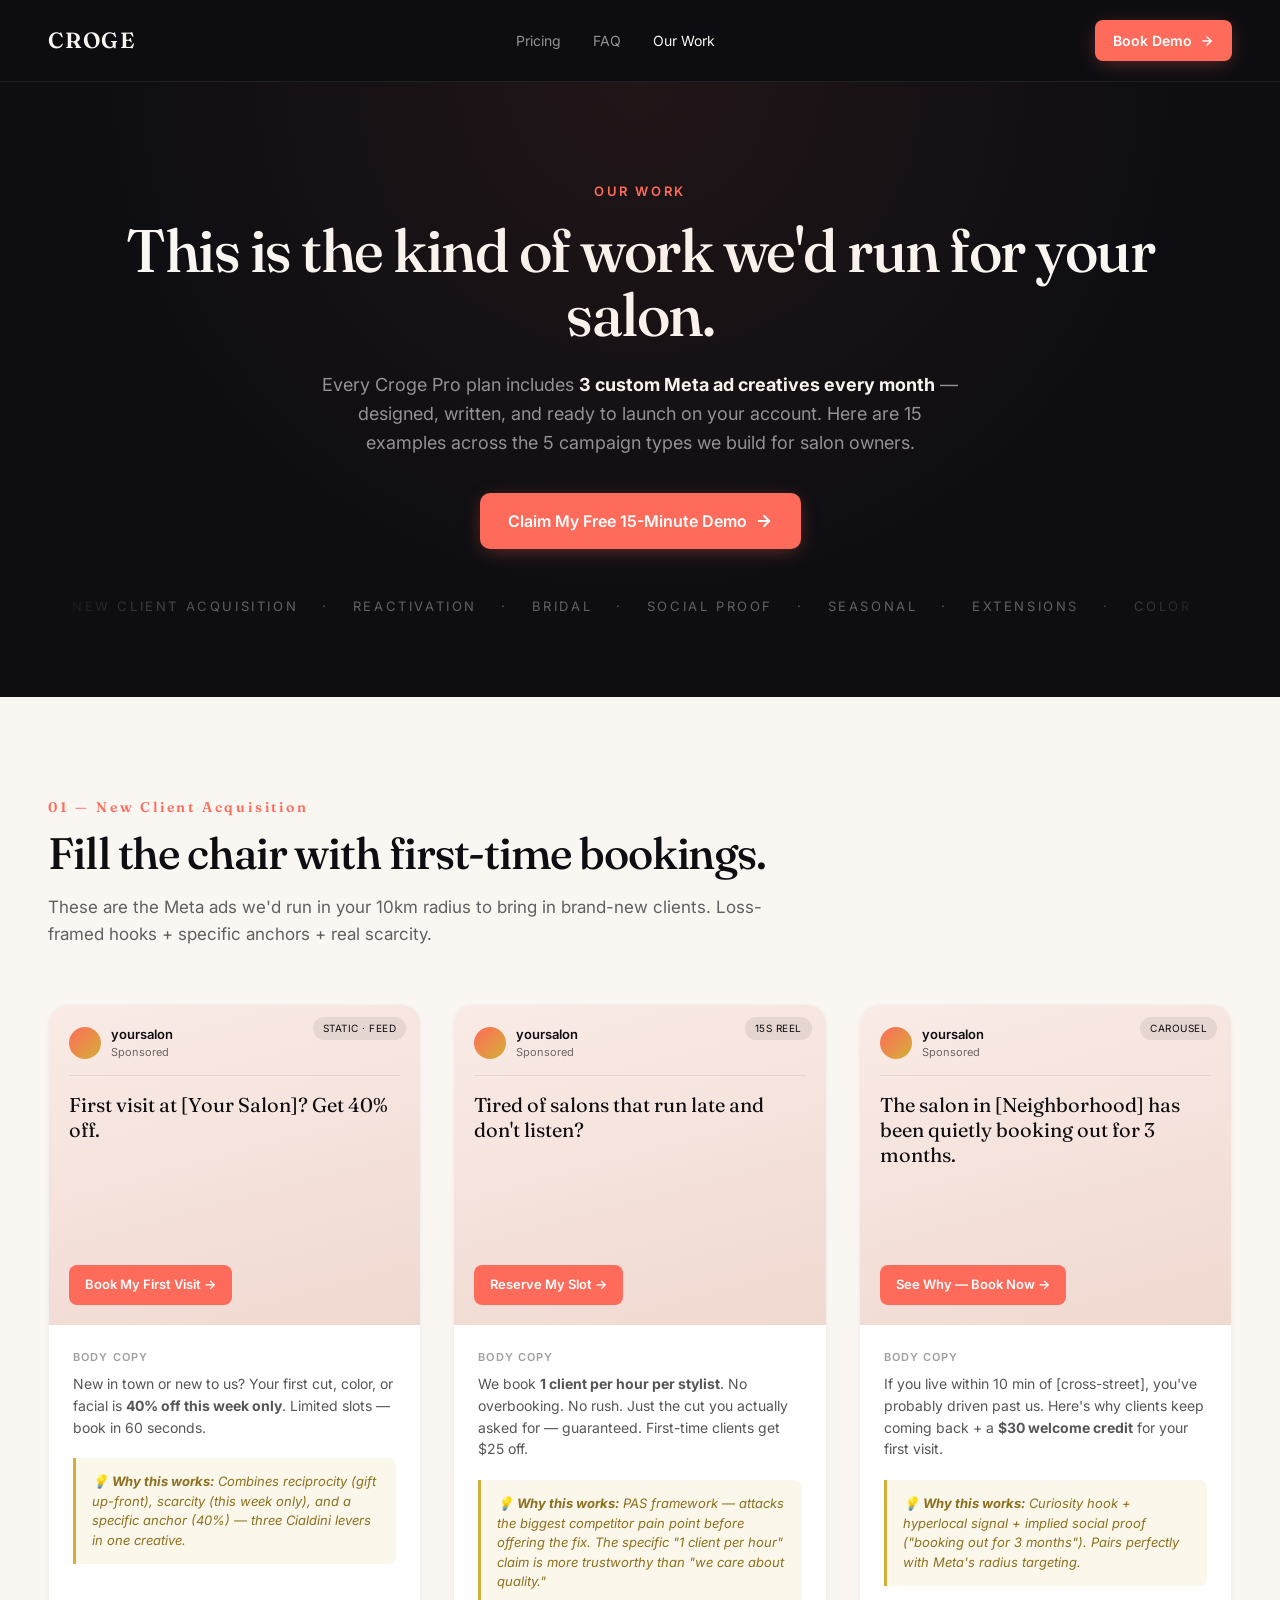
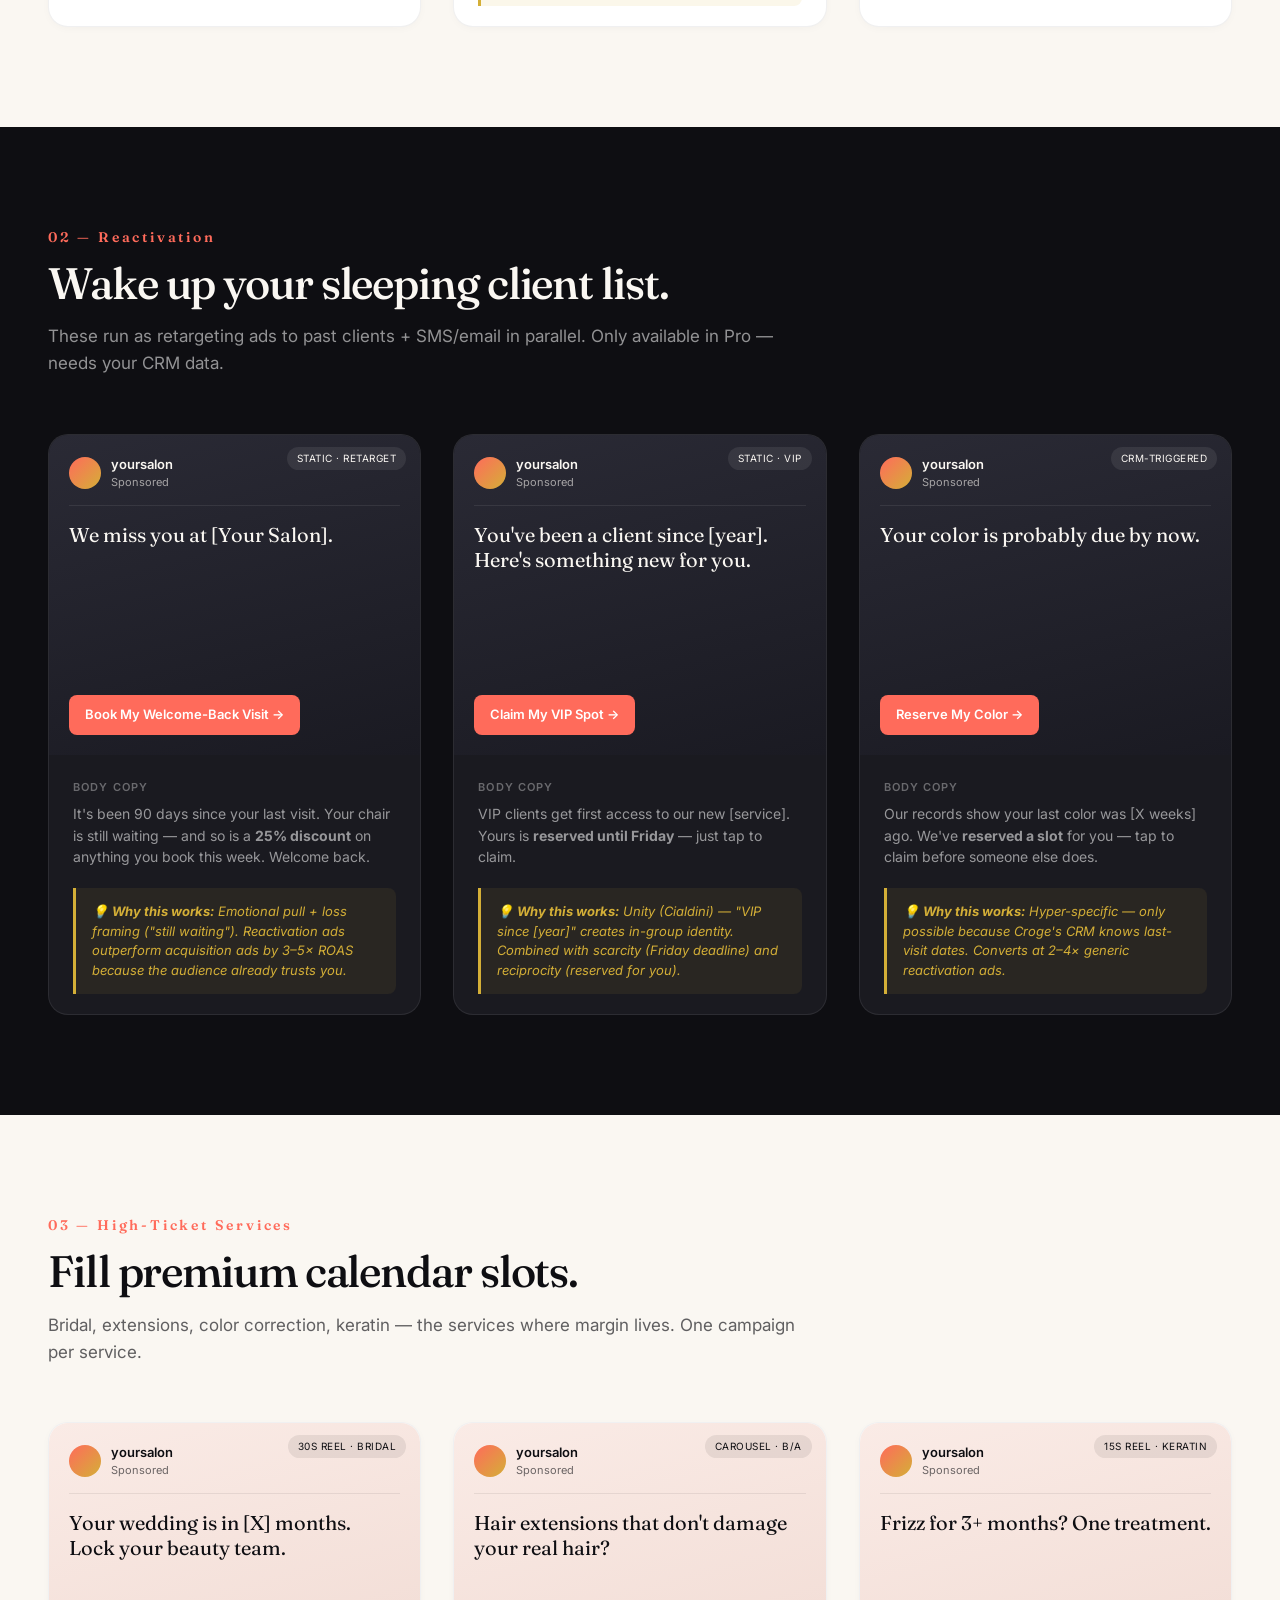
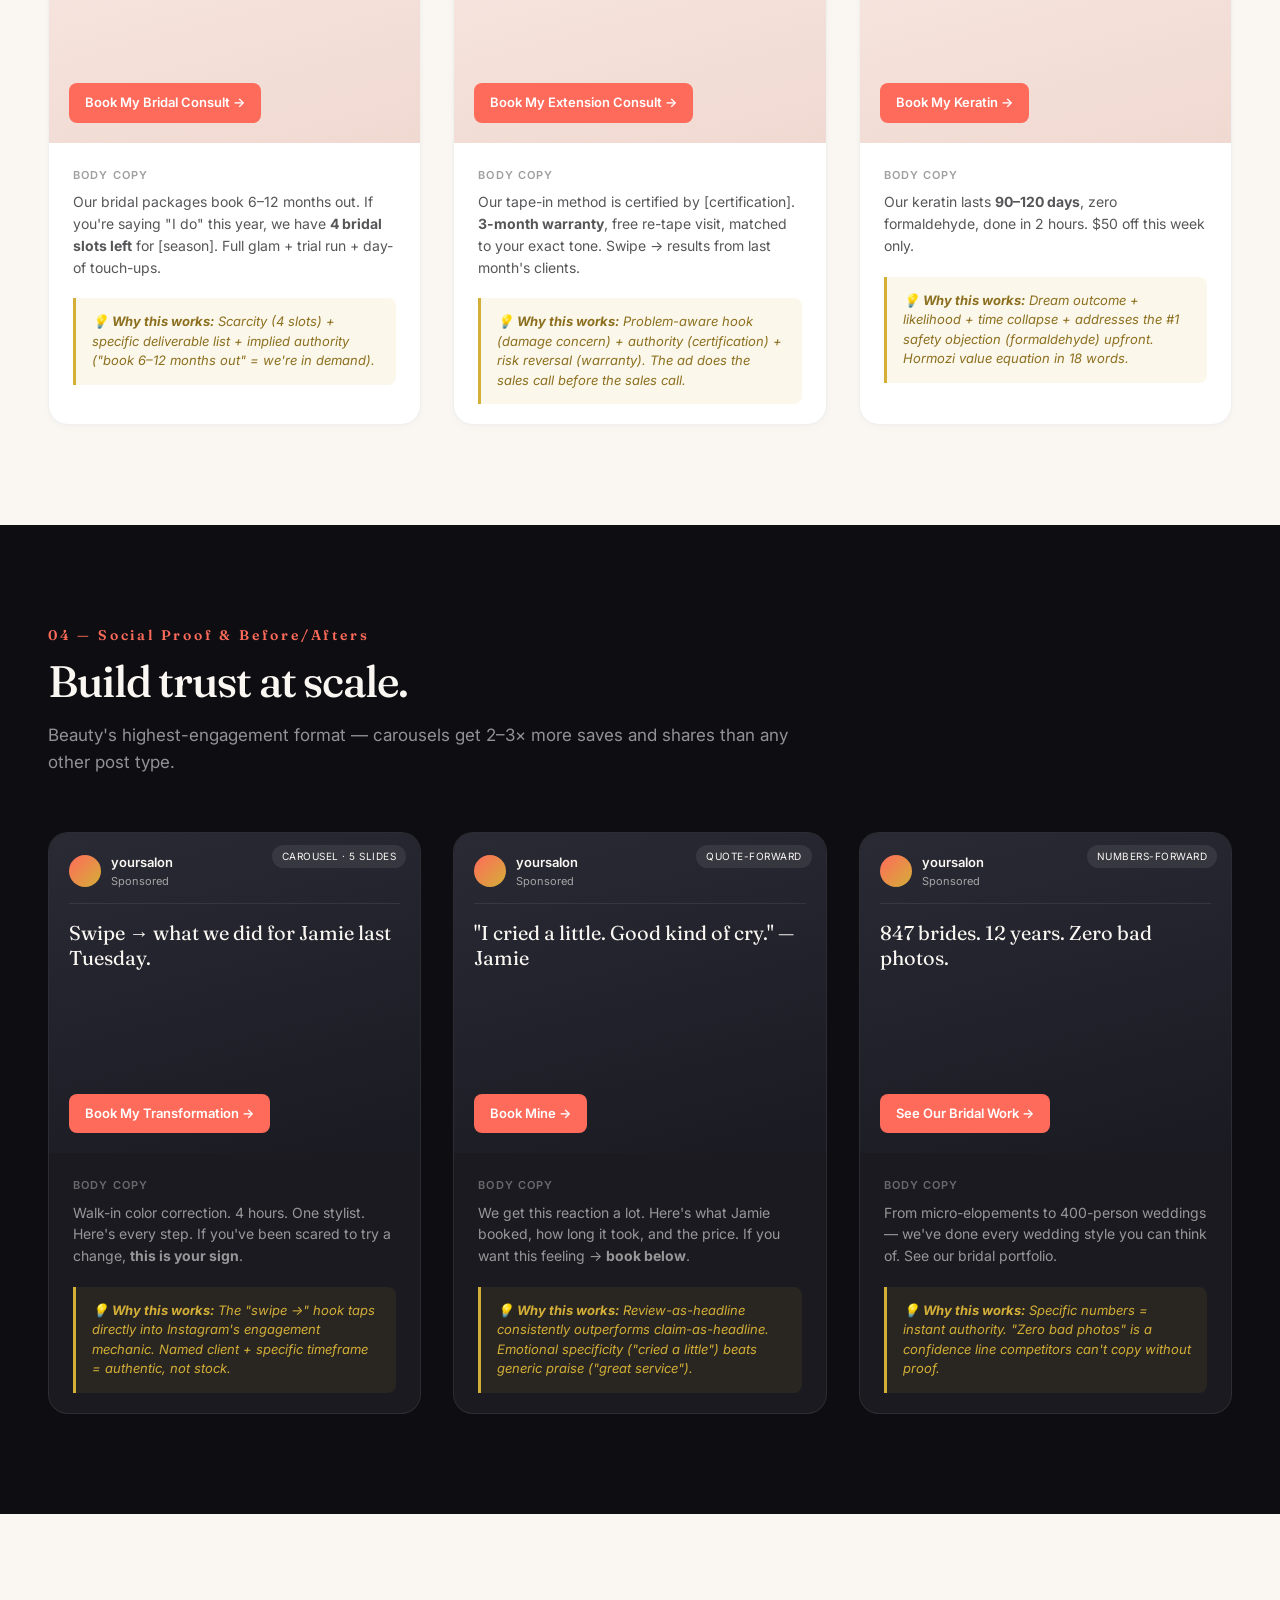
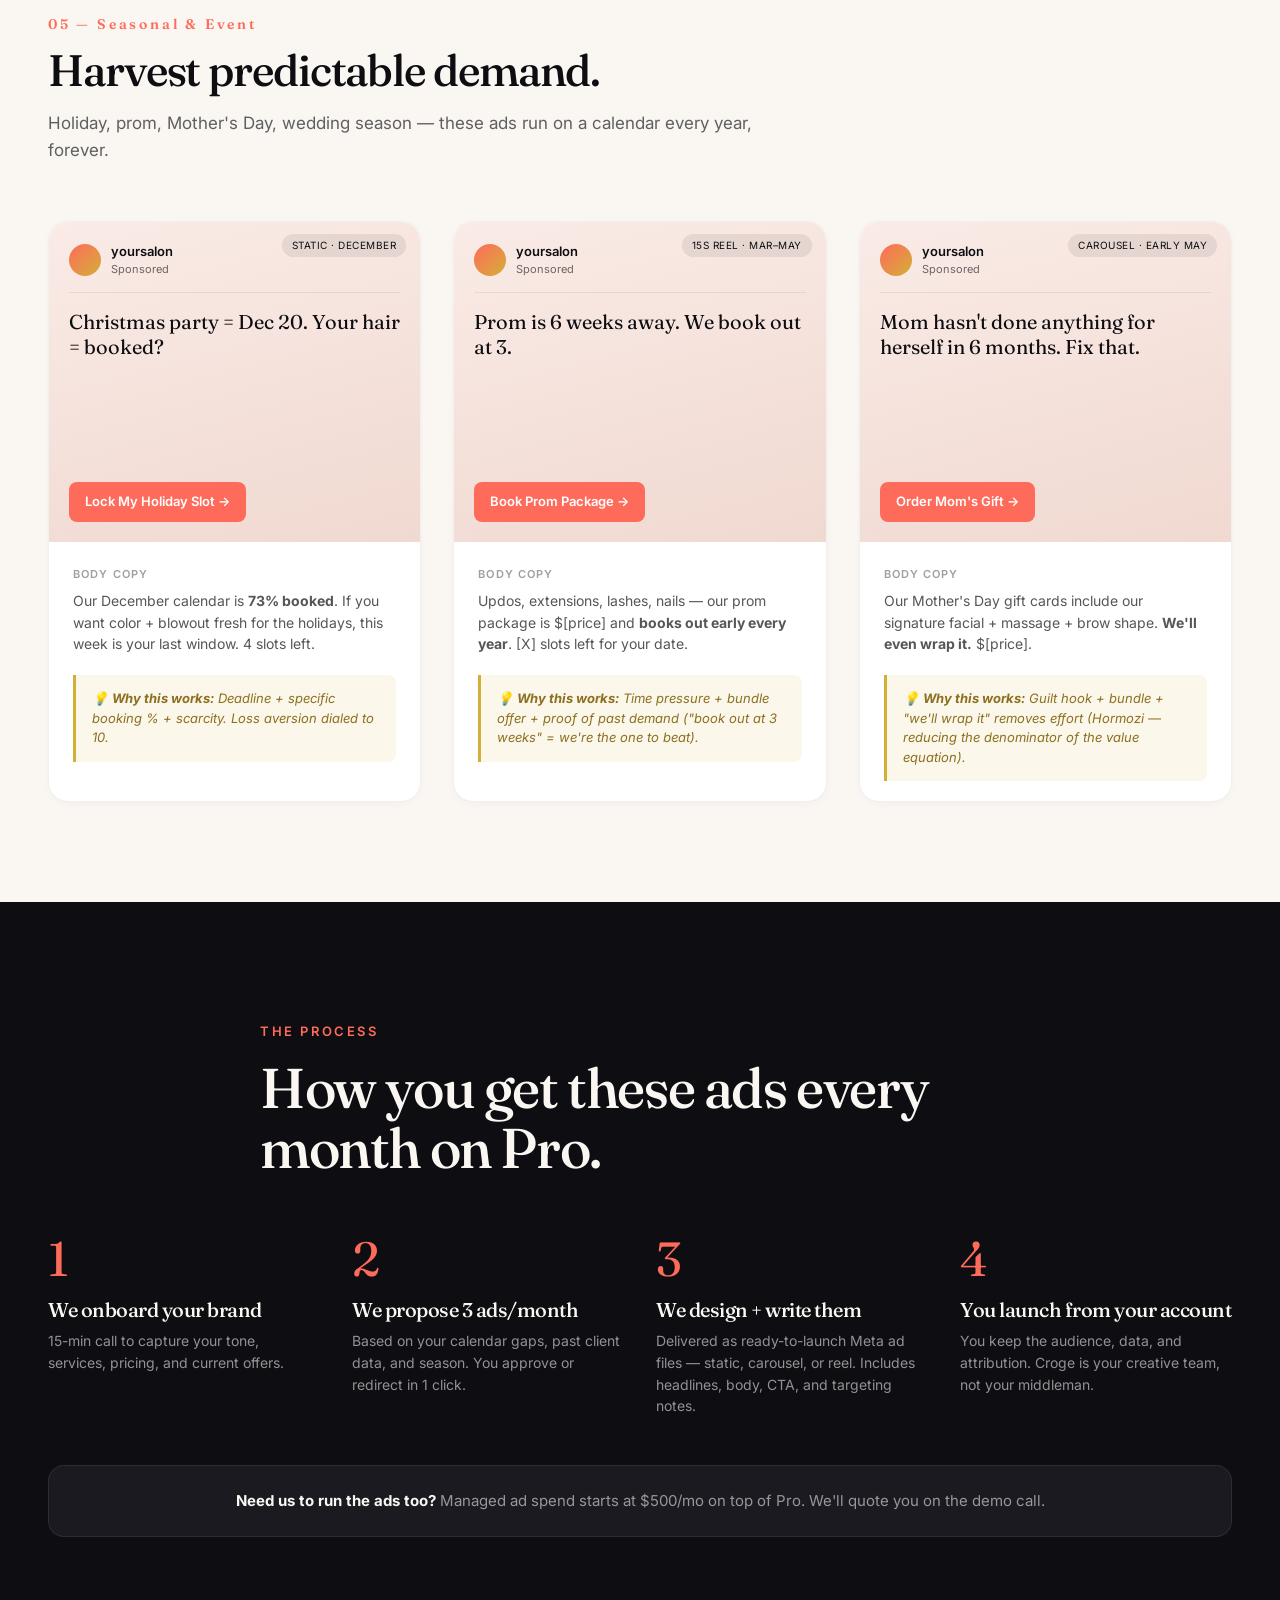
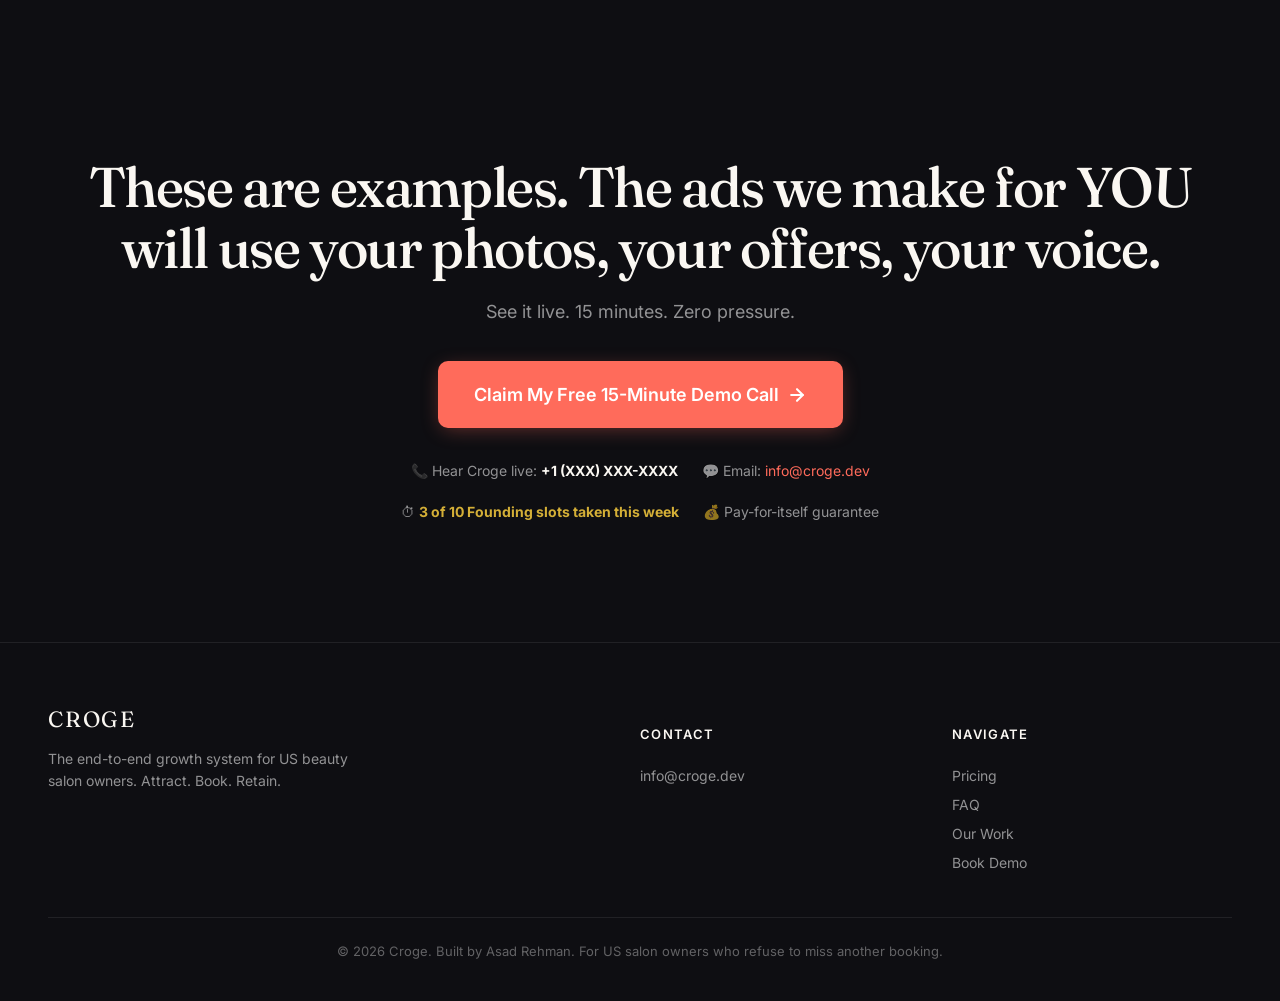
==== our-work.html @ b10e78aa "feat: initial Croge landing + ads portfolio" ====
<!DOCTYPE html>
<html lang="en">
<head>
  <meta charset="UTF-8" />
  <meta name="viewport" content="width=device-width, initial-scale=1.0" />
  <meta name="theme-color" content="#0E0E12" />
  <title>Our Work — Croge | The Meta Ads We'd Run For Your Salon</title>
  <meta name="description" content="15 examples of the Meta ads Croge builds for salon owners — new client acquisition, reactivation, bridal, before/afters, seasonal. Included every month with Croge Pro." />
  <meta property="og:title" content="Our Work — Croge" />
  <meta property="og:description" content="See the kind of Meta ads Croge builds for salon owners. Included every month with Pro." />

  <link rel="preconnect" href="https://fonts.googleapis.com" />
  <link rel="preconnect" href="https://fonts.gstatic.com" crossorigin />
  <link href="https://fonts.googleapis.com/css2?family=Fraunces:opsz,wght@9..144,400;9..144,500;9..144,600&family=Inter:wght@400;500;600;700&display=swap" rel="stylesheet" />
  <link rel="stylesheet" href="style.css" />
</head>
<body>

<!-- ============ NAV ============ -->
<nav class="nav">
  <div class="nav-inner">
    <a href="index.html" class="nav-logo">CROGE</a>
    <div class="nav-links">
      <a href="index.html#pricing">Pricing</a>
      <a href="index.html#faq">FAQ</a>
      <a href="our-work.html" class="active">Our Work</a>
    </div>
    <a href="index.html#demo" class="btn-primary btn-sm">
      Book Demo
      <svg width="14" height="14" viewBox="0 0 24 24" fill="none" stroke="currentColor" stroke-width="2.5" stroke-linecap="round" stroke-linejoin="round"><line x1="5" y1="12" x2="19" y2="12"></line><polyline points="12 5 19 12 12 19"></polyline></svg>
    </a>
  </div>
</nav>

<!-- ============ HERO ============ -->
<section class="work-hero">
  <div class="container">
    <div class="section-eyebrow">Our Work</div>
    <h1 class="serif">This is the kind of work we'd run for your salon.</h1>
    <p>Every Croge Pro plan includes <strong style="color: var(--cream);">3 custom Meta ad creatives every month</strong> — designed, written, and ready to launch on your account. Here are 15 examples across the 5 campaign types we build for salon owners.</p>
    <a href="index.html#demo" class="btn-primary">
      Claim My Free 15-Minute Demo
      <svg width="18" height="18" viewBox="0 0 24 24" fill="none" stroke="currentColor" stroke-width="2.5" stroke-linecap="round" stroke-linejoin="round"><line x1="5" y1="12" x2="19" y2="12"></line><polyline points="12 5 19 12 12 19"></polyline></svg>
    </a>
    <div class="marquee">
      <div class="marquee-track">
        <span>New Client Acquisition</span>·<span>Reactivation</span>·<span>Bridal</span>·<span>Social Proof</span>·<span>Seasonal</span>·<span>Extensions</span>·<span>Color</span>·<span>Keratin</span>·<span>Holiday</span>·<span>Prom</span>·<span>Mother's Day</span>·<span>Before &amp; After</span>·
        <span>New Client Acquisition</span>·<span>Reactivation</span>·<span>Bridal</span>·<span>Social Proof</span>·<span>Seasonal</span>·<span>Extensions</span>·<span>Color</span>·<span>Keratin</span>·<span>Holiday</span>·<span>Prom</span>·<span>Mother's Day</span>·<span>Before &amp; After</span>·
      </div>
    </div>
  </div>
</section>

<!-- ============ CATEGORY 1 — NEW CLIENT ACQUISITION ============ -->
<section class="cat-section band-cream">
  <div class="container">
    <div class="cat-header">
      <div class="cat-num">01 — New Client Acquisition</div>
      <h2 class="cat-title serif">Fill the chair with first-time bookings.</h2>
      <p class="cat-goal">These are the Meta ads we'd run in your 10km radius to bring in brand-new clients. Loss-framed hooks + specific anchors + real scarcity.</p>
    </div>

    <div class="ad-grid">
      <!-- Ad 1.1 -->
      <article class="ad-card">
        <div class="ad-mock">
          <div class="ad-mock-type">Static · Feed</div>
          <div class="ad-mock-header">
            <div class="ad-mock-avatar"></div>
            <div>
              <div class="ad-mock-brand">yoursalon</div>
              <div class="ad-mock-sub">Sponsored</div>
            </div>
          </div>
          <div class="ad-mock-hook">First visit at [Your Salon]? Get 40% off.</div>
          <div class="ad-mock-cta">Book My First Visit →</div>
        </div>
        <div class="ad-body">
          <div class="ad-label">Body copy</div>
          <p class="ad-copy">New in town or new to us? Your first cut, color, or facial is <strong>40% off this week only</strong>. Limited slots — book in 60 seconds.</p>
          <div class="ad-why">💡 <strong>Why this works:</strong> Combines reciprocity (gift up-front), scarcity (this week only), and a specific anchor (40%) — three Cialdini levers in one creative.</div>
        </div>
      </article>

      <!-- Ad 1.2 -->
      <article class="ad-card">
        <div class="ad-mock">
          <div class="ad-mock-type">15s Reel</div>
          <div class="ad-mock-header">
            <div class="ad-mock-avatar"></div>
            <div>
              <div class="ad-mock-brand">yoursalon</div>
              <div class="ad-mock-sub">Sponsored</div>
            </div>
          </div>
          <div class="ad-mock-hook">Tired of salons that run late and don't listen?</div>
          <div class="ad-mock-cta">Reserve My Slot →</div>
        </div>
        <div class="ad-body">
          <div class="ad-label">Body copy</div>
          <p class="ad-copy">We book <strong>1 client per hour per stylist</strong>. No overbooking. No rush. Just the cut you actually asked for — guaranteed. First-time clients get $25 off.</p>
          <div class="ad-why">💡 <strong>Why this works:</strong> PAS framework — attacks the biggest competitor pain point before offering the fix. The specific "1 client per hour" claim is more trustworthy than "we care about quality."</div>
        </div>
      </article>

      <!-- Ad 1.3 -->
      <article class="ad-card">
        <div class="ad-mock">
          <div class="ad-mock-type">Carousel</div>
          <div class="ad-mock-header">
            <div class="ad-mock-avatar"></div>
            <div>
              <div class="ad-mock-brand">yoursalon</div>
              <div class="ad-mock-sub">Sponsored</div>
            </div>
          </div>
          <div class="ad-mock-hook">The salon in [Neighborhood] has been quietly booking out for 3 months.</div>
          <div class="ad-mock-cta">See Why — Book Now →</div>
        </div>
        <div class="ad-body">
          <div class="ad-label">Body copy</div>
          <p class="ad-copy">If you live within 10 min of [cross-street], you've probably driven past us. Here's why clients keep coming back + a <strong>$30 welcome credit</strong> for your first visit.</p>
          <div class="ad-why">💡 <strong>Why this works:</strong> Curiosity hook + hyperlocal signal + implied social proof ("booking out for 3 months"). Pairs perfectly with Meta's radius targeting.</div>
        </div>
      </article>
    </div>
  </div>
</section>

<!-- ============ CATEGORY 2 — REACTIVATION ============ -->
<section class="cat-section">
  <div class="container">
    <div class="cat-header">
      <div class="cat-num">02 — Reactivation</div>
      <h2 class="cat-title serif">Wake up your sleeping client list.</h2>
      <p class="cat-goal">These run as retargeting ads to past clients + SMS/email in parallel. Only available in Pro — needs your CRM data.</p>
    </div>

    <div class="ad-grid">
      <!-- Ad 2.1 -->
      <article class="ad-card">
        <div class="ad-mock">
          <div class="ad-mock-type">Static · Retarget</div>
          <div class="ad-mock-header">
            <div class="ad-mock-avatar"></div>
            <div>
              <div class="ad-mock-brand">yoursalon</div>
              <div class="ad-mock-sub">Sponsored</div>
            </div>
          </div>
          <div class="ad-mock-hook">We miss you at [Your Salon].</div>
          <div class="ad-mock-cta">Book My Welcome-Back Visit →</div>
        </div>
        <div class="ad-body">
          <div class="ad-label">Body copy</div>
          <p class="ad-copy">It's been 90 days since your last visit. Your chair is still waiting — and so is a <strong>25% discount</strong> on anything you book this week. Welcome back.</p>
          <div class="ad-why">💡 <strong>Why this works:</strong> Emotional pull + loss framing ("still waiting"). Reactivation ads outperform acquisition ads by 3–5× ROAS because the audience already trusts you.</div>
        </div>
      </article>

      <!-- Ad 2.2 -->
      <article class="ad-card">
        <div class="ad-mock">
          <div class="ad-mock-type">Static · VIP</div>
          <div class="ad-mock-header">
            <div class="ad-mock-avatar"></div>
            <div>
              <div class="ad-mock-brand">yoursalon</div>
              <div class="ad-mock-sub">Sponsored</div>
            </div>
          </div>
          <div class="ad-mock-hook">You've been a client since [year]. Here's something new for you.</div>
          <div class="ad-mock-cta">Claim My VIP Spot →</div>
        </div>
        <div class="ad-body">
          <div class="ad-label">Body copy</div>
          <p class="ad-copy">VIP clients get first access to our new [service]. Yours is <strong>reserved until Friday</strong> — just tap to claim.</p>
          <div class="ad-why">💡 <strong>Why this works:</strong> Unity (Cialdini) — "VIP since [year]" creates in-group identity. Combined with scarcity (Friday deadline) and reciprocity (reserved for you).</div>
        </div>
      </article>

      <!-- Ad 2.3 -->
      <article class="ad-card">
        <div class="ad-mock">
          <div class="ad-mock-type">CRM-Triggered</div>
          <div class="ad-mock-header">
            <div class="ad-mock-avatar"></div>
            <div>
              <div class="ad-mock-brand">yoursalon</div>
              <div class="ad-mock-sub">Sponsored</div>
            </div>
          </div>
          <div class="ad-mock-hook">Your color is probably due by now.</div>
          <div class="ad-mock-cta">Reserve My Color →</div>
        </div>
        <div class="ad-body">
          <div class="ad-label">Body copy</div>
          <p class="ad-copy">Our records show your last color was [X weeks] ago. We've <strong>reserved a slot</strong> for you — tap to claim before someone else does.</p>
          <div class="ad-why">💡 <strong>Why this works:</strong> Hyper-specific — only possible because Croge's CRM knows last-visit dates. Converts at 2–4× generic reactivation ads.</div>
        </div>
      </article>
    </div>
  </div>
</section>

<!-- ============ CATEGORY 3 — HIGH-TICKET SERVICES ============ -->
<section class="cat-section band-cream">
  <div class="container">
    <div class="cat-header">
      <div class="cat-num">03 — High-Ticket Services</div>
      <h2 class="cat-title serif">Fill premium calendar slots.</h2>
      <p class="cat-goal">Bridal, extensions, color correction, keratin — the services where margin lives. One campaign per service.</p>
    </div>

    <div class="ad-grid">
      <!-- Ad 3.1 Bridal -->
      <article class="ad-card">
        <div class="ad-mock">
          <div class="ad-mock-type">30s Reel · Bridal</div>
          <div class="ad-mock-header">
            <div class="ad-mock-avatar"></div>
            <div>
              <div class="ad-mock-brand">yoursalon</div>
              <div class="ad-mock-sub">Sponsored</div>
            </div>
          </div>
          <div class="ad-mock-hook">Your wedding is in [X] months. Lock your beauty team.</div>
          <div class="ad-mock-cta">Book My Bridal Consult →</div>
        </div>
        <div class="ad-body">
          <div class="ad-label">Body copy</div>
          <p class="ad-copy">Our bridal packages book 6–12 months out. If you're saying "I do" this year, we have <strong>4 bridal slots left</strong> for [season]. Full glam + trial run + day-of touch-ups.</p>
          <div class="ad-why">💡 <strong>Why this works:</strong> Scarcity (4 slots) + specific deliverable list + implied authority ("book 6–12 months out" = we're in demand).</div>
        </div>
      </article>

      <!-- Ad 3.2 Extensions -->
      <article class="ad-card">
        <div class="ad-mock">
          <div class="ad-mock-type">Carousel · B/A</div>
          <div class="ad-mock-header">
            <div class="ad-mock-avatar"></div>
            <div>
              <div class="ad-mock-brand">yoursalon</div>
              <div class="ad-mock-sub">Sponsored</div>
            </div>
          </div>
          <div class="ad-mock-hook">Hair extensions that don't damage your real hair?</div>
          <div class="ad-mock-cta">Book My Extension Consult →</div>
        </div>
        <div class="ad-body">
          <div class="ad-label">Body copy</div>
          <p class="ad-copy">Our tape-in method is certified by [certification]. <strong>3-month warranty</strong>, free re-tape visit, matched to your exact tone. Swipe → results from last month's clients.</p>
          <div class="ad-why">💡 <strong>Why this works:</strong> Problem-aware hook (damage concern) + authority (certification) + risk reversal (warranty). The ad does the sales call before the sales call.</div>
        </div>
      </article>

      <!-- Ad 3.3 Keratin -->
      <article class="ad-card">
        <div class="ad-mock">
          <div class="ad-mock-type">15s Reel · Keratin</div>
          <div class="ad-mock-header">
            <div class="ad-mock-avatar"></div>
            <div>
              <div class="ad-mock-brand">yoursalon</div>
              <div class="ad-mock-sub">Sponsored</div>
            </div>
          </div>
          <div class="ad-mock-hook">Frizz for 3+ months? One treatment.</div>
          <div class="ad-mock-cta">Book My Keratin →</div>
        </div>
        <div class="ad-body">
          <div class="ad-label">Body copy</div>
          <p class="ad-copy">Our keratin lasts <strong>90–120 days</strong>, zero formaldehyde, done in 2 hours. $50 off this week only.</p>
          <div class="ad-why">💡 <strong>Why this works:</strong> Dream outcome + likelihood + time collapse + addresses the #1 safety objection (formaldehyde) upfront. Hormozi value equation in 18 words.</div>
        </div>
      </article>
    </div>
  </div>
</section>

<!-- ============ CATEGORY 4 — SOCIAL PROOF ============ -->
<section class="cat-section">
  <div class="container">
    <div class="cat-header">
      <div class="cat-num">04 — Social Proof &amp; Before/Afters</div>
      <h2 class="cat-title serif">Build trust at scale.</h2>
      <p class="cat-goal">Beauty's highest-engagement format — carousels get 2–3× more saves and shares than any other post type.</p>
    </div>

    <div class="ad-grid">
      <!-- Ad 4.1 -->
      <article class="ad-card">
        <div class="ad-mock">
          <div class="ad-mock-type">Carousel · 5 slides</div>
          <div class="ad-mock-header">
            <div class="ad-mock-avatar"></div>
            <div>
              <div class="ad-mock-brand">yoursalon</div>
              <div class="ad-mock-sub">Sponsored</div>
            </div>
          </div>
          <div class="ad-mock-hook">Swipe → what we did for Jamie last Tuesday.</div>
          <div class="ad-mock-cta">Book My Transformation →</div>
        </div>
        <div class="ad-body">
          <div class="ad-label">Body copy</div>
          <p class="ad-copy">Walk-in color correction. 4 hours. One stylist. Here's every step. If you've been scared to try a change, <strong>this is your sign</strong>.</p>
          <div class="ad-why">💡 <strong>Why this works:</strong> The "swipe →" hook taps directly into Instagram's engagement mechanic. Named client + specific timeframe = authentic, not stock.</div>
        </div>
      </article>

      <!-- Ad 4.2 -->
      <article class="ad-card">
        <div class="ad-mock">
          <div class="ad-mock-type">Quote-forward</div>
          <div class="ad-mock-header">
            <div class="ad-mock-avatar"></div>
            <div>
              <div class="ad-mock-brand">yoursalon</div>
              <div class="ad-mock-sub">Sponsored</div>
            </div>
          </div>
          <div class="ad-mock-hook">"I cried a little. Good kind of cry." — Jamie</div>
          <div class="ad-mock-cta">Book Mine →</div>
        </div>
        <div class="ad-body">
          <div class="ad-label">Body copy</div>
          <p class="ad-copy">We get this reaction a lot. Here's what Jamie booked, how long it took, and the price. If you want this feeling → <strong>book below</strong>.</p>
          <div class="ad-why">💡 <strong>Why this works:</strong> Review-as-headline consistently outperforms claim-as-headline. Emotional specificity ("cried a little") beats generic praise ("great service").</div>
        </div>
      </article>

      <!-- Ad 4.3 -->
      <article class="ad-card">
        <div class="ad-mock">
          <div class="ad-mock-type">Numbers-forward</div>
          <div class="ad-mock-header">
            <div class="ad-mock-avatar"></div>
            <div>
              <div class="ad-mock-brand">yoursalon</div>
              <div class="ad-mock-sub">Sponsored</div>
            </div>
          </div>
          <div class="ad-mock-hook">847 brides. 12 years. Zero bad photos.</div>
          <div class="ad-mock-cta">See Our Bridal Work →</div>
        </div>
        <div class="ad-body">
          <div class="ad-label">Body copy</div>
          <p class="ad-copy">From micro-elopements to 400-person weddings — we've done every wedding style you can think of. See our bridal portfolio.</p>
          <div class="ad-why">💡 <strong>Why this works:</strong> Specific numbers = instant authority. "Zero bad photos" is a confidence line competitors can't copy without proof.</div>
        </div>
      </article>
    </div>
  </div>
</section>

<!-- ============ CATEGORY 5 — SEASONAL ============ -->
<section class="cat-section band-cream">
  <div class="container">
    <div class="cat-header">
      <div class="cat-num">05 — Seasonal &amp; Event</div>
      <h2 class="cat-title serif">Harvest predictable demand.</h2>
      <p class="cat-goal">Holiday, prom, Mother's Day, wedding season — these ads run on a calendar every year, forever.</p>
    </div>

    <div class="ad-grid">
      <!-- Ad 5.1 Holiday -->
      <article class="ad-card">
        <div class="ad-mock">
          <div class="ad-mock-type">Static · December</div>
          <div class="ad-mock-header">
            <div class="ad-mock-avatar"></div>
            <div>
              <div class="ad-mock-brand">yoursalon</div>
              <div class="ad-mock-sub">Sponsored</div>
            </div>
          </div>
          <div class="ad-mock-hook">Christmas party = Dec 20. Your hair = booked?</div>
          <div class="ad-mock-cta">Lock My Holiday Slot →</div>
        </div>
        <div class="ad-body">
          <div class="ad-label">Body copy</div>
          <p class="ad-copy">Our December calendar is <strong>73% booked</strong>. If you want color + blowout fresh for the holidays, this week is your last window. 4 slots left.</p>
          <div class="ad-why">💡 <strong>Why this works:</strong> Deadline + specific booking % + scarcity. Loss aversion dialed to 10.</div>
        </div>
      </article>

      <!-- Ad 5.2 Prom -->
      <article class="ad-card">
        <div class="ad-mock">
          <div class="ad-mock-type">15s Reel · Mar–May</div>
          <div class="ad-mock-header">
            <div class="ad-mock-avatar"></div>
            <div>
              <div class="ad-mock-brand">yoursalon</div>
              <div class="ad-mock-sub">Sponsored</div>
            </div>
          </div>
          <div class="ad-mock-hook">Prom is 6 weeks away. We book out at 3.</div>
          <div class="ad-mock-cta">Book Prom Package →</div>
        </div>
        <div class="ad-body">
          <div class="ad-label">Body copy</div>
          <p class="ad-copy">Updos, extensions, lashes, nails — our prom package is $[price] and <strong>books out early every year</strong>. [X] slots left for your date.</p>
          <div class="ad-why">💡 <strong>Why this works:</strong> Time pressure + bundle offer + proof of past demand ("book out at 3 weeks" = we're the one to beat).</div>
        </div>
      </article>

      <!-- Ad 5.3 Mother's Day -->
      <article class="ad-card">
        <div class="ad-mock">
          <div class="ad-mock-type">Carousel · Early May</div>
          <div class="ad-mock-header">
            <div class="ad-mock-avatar"></div>
            <div>
              <div class="ad-mock-brand">yoursalon</div>
              <div class="ad-mock-sub">Sponsored</div>
            </div>
          </div>
          <div class="ad-mock-hook">Mom hasn't done anything for herself in 6 months. Fix that.</div>
          <div class="ad-mock-cta">Order Mom's Gift →</div>
        </div>
        <div class="ad-body">
          <div class="ad-label">Body copy</div>
          <p class="ad-copy">Our Mother's Day gift cards include our signature facial + massage + brow shape. <strong>We'll even wrap it.</strong> $[price].</p>
          <div class="ad-why">💡 <strong>Why this works:</strong> Guilt hook + bundle + "we'll wrap it" removes effort (Hormozi — reducing the denominator of the value equation).</div>
        </div>
      </article>
    </div>
  </div>
</section>

<!-- ============ HOW PRO DELIVERS ============ -->
<section class="section">
  <div class="container">
    <div class="narrow">
      <div class="section-eyebrow">The Process</div>
      <h2 class="section-title serif">How you get these ads every month on Pro.</h2>
    </div>

    <div class="delivery-steps">
      <div class="delivery-step">
        <div class="delivery-num">1</div>
        <h4>We onboard your brand</h4>
        <p>15-min call to capture your tone, services, pricing, and current offers.</p>
      </div>
      <div class="delivery-step">
        <div class="delivery-num">2</div>
        <h4>We propose 3 ads/month</h4>
        <p>Based on your calendar gaps, past client data, and season. You approve or redirect in 1 click.</p>
      </div>
      <div class="delivery-step">
        <div class="delivery-num">3</div>
        <h4>We design + write them</h4>
        <p>Delivered as ready-to-launch Meta ad files — static, carousel, or reel. Includes headlines, body, CTA, and targeting notes.</p>
      </div>
      <div class="delivery-step">
        <div class="delivery-num">4</div>
        <h4>You launch from your account</h4>
        <p>You keep the audience, data, and attribution. Croge is your creative team, not your middleman.</p>
      </div>
    </div>

    <div class="managed-note">
      <strong>Need us to run the ads too?</strong> Managed ad spend starts at $500/mo on top of Pro. We'll quote you on the demo call.
    </div>
  </div>
</section>

<!-- ============ FINAL CTA ============ -->
<section id="demo" class="final-cta">
  <div class="container">
    <h2 class="serif">These are examples. The ads we make for YOU<br />will use your photos, your offers, your voice.</h2>
    <p class="sub">See it live. 15 minutes. Zero pressure.</p>
    <a href="index.html#demo" class="btn-primary" style="font-size: 18px; padding: 20px 36px;">
      Claim My Free 15-Minute Demo Call
      <svg width="20" height="20" viewBox="0 0 24 24" fill="none" stroke="currentColor" stroke-width="2.5" stroke-linecap="round" stroke-linejoin="round"><line x1="5" y1="12" x2="19" y2="12"></line><polyline points="12 5 19 12 12 19"></polyline></svg>
    </a>
    <div class="final-meta">
      <span>📞 Hear Croge live: <strong style="color: var(--cream);">+1 (XXX) XXX-XXXX</strong></span>
      <span>💬 Email: <a href="mailto:info@croge.dev" style="color: var(--coral);">info@croge.dev</a></span>
    </div>
    <div class="final-meta" style="margin-top: 20px;">
      <span>⏱ <strong style="color: var(--gold);">3 of 10 Founding slots taken this week</strong></span>
      <span>💰 Pay-for-itself guarantee</span>
    </div>
  </div>
</section>

<!-- ============ FOOTER ============ -->
<footer>
  <div class="container">
    <div class="footer-grid">
      <div>
        <div class="footer-brand">CROGE</div>
        <p class="footer-tag">The end-to-end growth system for US beauty salon owners. Attract. Book. Retain.</p>
      </div>
      <div class="footer-col">
        <h5>Contact</h5>
        <a href="mailto:info@croge.dev">info@croge.dev</a>
      </div>
      <div class="footer-col">
        <h5>Navigate</h5>
        <a href="index.html#pricing">Pricing</a>
        <a href="index.html#faq">FAQ</a>
        <a href="our-work.html">Our Work</a>
        <a href="index.html#demo">Book Demo</a>
      </div>
    </div>
    <div class="footer-bottom">
      © 2026 Croge. Built by Asad Rehman. For US salon owners who refuse to miss another booking.
    </div>
  </div>
</footer>

<a href="index.html#demo" class="mobile-cta">Claim My Free Demo →</a>

<script src="script.js"></script>
</body>
</html>
---- style.css ----
/* =============================================================
   CROGE — Design System
   The end-to-end growth system for salon owners
   ============================================================= */

:root {
  --dark: #0E0E12;
  --dark-muted: #1A1A20;
  --dark-elevated: #212128;
  --cream: #FAF7F2;
  --cream-muted: #EEE9E0;
  --coral: #FF6B5B;
  --coral-hover: #FF8577;
  --gold: #D4AF37;
  --rose: #D4A698;
  --rose-dark: #A3765F;
  --text-muted: rgba(255, 255, 255, 0.55);
  --text-dim: rgba(255, 255, 255, 0.35);
  --border-light: rgba(255, 255, 255, 0.08);
  --border-mid: rgba(255, 255, 255, 0.14);
}

* { box-sizing: border-box; }
html { scroll-behavior: smooth; }

body {
  font-family: 'Inter', system-ui, -apple-system, sans-serif;
  background: var(--dark);
  color: var(--cream);
  -webkit-font-smoothing: antialiased;
  -moz-osx-font-smoothing: grayscale;
  margin: 0;
  line-height: 1.5;
  overflow-x: hidden;
}

h1, h2, h3, h4, .serif {
  font-family: 'Fraunces', Georgia, serif;
  font-weight: 500;
  letter-spacing: -0.025em;
  line-height: 1.08;
  margin: 0;
}

p { margin: 0; }
a { color: inherit; text-decoration: none; }
button { font-family: inherit; cursor: pointer; border: none; background: none; }

/* ---------- Utility: cream band ---------- */
.band-cream {
  background: var(--cream);
  color: var(--dark);
}
.band-dark {
  background: var(--dark);
  color: var(--cream);
}

/* ---------- Buttons ---------- */
.btn-primary {
  background: var(--coral);
  color: #fff;
  padding: 16px 28px;
  border-radius: 10px;
  font-weight: 600;
  font-size: 16px;
  display: inline-flex;
  align-items: center;
  gap: 8px;
  transition: all 0.2s ease;
  box-shadow: 0 4px 20px -4px rgba(255, 107, 91, 0.4);
}
.btn-primary:hover {
  background: var(--coral-hover);
  transform: translateY(-1px);
  box-shadow: 0 8px 28px -4px rgba(255, 107, 91, 0.5);
}
.btn-primary svg { transition: transform 0.2s ease; }
.btn-primary:hover svg { transform: translateX(3px); }

.btn-ghost {
  background: transparent;
  color: inherit;
  padding: 14px 22px;
  border-radius: 10px;
  font-weight: 500;
  font-size: 15px;
  border: 1px solid var(--border-mid);
  transition: all 0.2s ease;
  display: inline-flex;
  align-items: center;
  gap: 8px;
}
.btn-ghost:hover {
  border-color: var(--coral);
  color: var(--coral);
}

.btn-sm {
  padding: 10px 18px;
  font-size: 14px;
  border-radius: 8px;
}

/* ---------- Nav ---------- */
.nav {
  position: sticky;
  top: 0;
  z-index: 50;
  background: rgba(14, 14, 18, 0.75);
  backdrop-filter: blur(16px);
  -webkit-backdrop-filter: blur(16px);
  border-bottom: 1px solid var(--border-light);
}
.nav-inner {
  max-width: 1280px;
  margin: 0 auto;
  padding: 18px 24px;
  display: flex;
  align-items: center;
  justify-content: space-between;
}
.nav-logo {
  font-family: 'Fraunces', serif;
  font-weight: 600;
  font-size: 22px;
  letter-spacing: 0.08em;
  color: var(--cream);
}
.nav-links {
  display: none;
  gap: 32px;
  font-size: 14px;
  color: var(--text-muted);
}
.nav-links a {
  transition: color 0.2s;
}
.nav-links a:hover, .nav-links a.active {
  color: var(--cream);
}
@media (min-width: 768px) {
  .nav-links { display: flex; }
  .nav-inner { padding: 20px 48px; }
}

/* ---------- Containers ---------- */
.container {
  max-width: 1280px;
  margin: 0 auto;
  padding: 0 24px;
}
@media (min-width: 768px) {
  .container { padding: 0 48px; }
}
.narrow { max-width: 760px; margin: 0 auto; }
.medium { max-width: 960px; margin: 0 auto; }

/* ---------- Sections ---------- */
.section {
  padding: 80px 0;
}
@media (min-width: 768px) {
  .section { padding: 120px 0; }
}

/* ---------- Hero ---------- */
.hero {
  min-height: 90vh;
  display: flex;
  align-items: center;
  padding: 60px 0 100px;
  position: relative;
  overflow: hidden;
}
.hero::before {
  content: "";
  position: absolute;
  top: -200px;
  right: -200px;
  width: 600px;
  height: 600px;
  background: radial-gradient(circle, rgba(255, 107, 91, 0.08) 0%, transparent 70%);
  pointer-events: none;
}
.hero-grid {
  display: grid;
  grid-template-columns: 1fr;
  gap: 48px;
  align-items: center;
}
@media (min-width: 1024px) {
  .hero-grid {
    grid-template-columns: 1.1fr 1fr;
    gap: 80px;
  }
}

.hero h1 {
  font-size: clamp(44px, 7vw, 76px);
  margin-bottom: 24px;
}
.hero-sub {
  font-size: clamp(17px, 2vw, 20px);
  color: var(--text-muted);
  line-height: 1.5;
  margin-bottom: 32px;
  max-width: 540px;
}
.hero-cta-row {
  display: flex;
  flex-wrap: wrap;
  gap: 12px;
  align-items: center;
  margin-bottom: 28px;
}
.hero-demo-line {
  display: flex;
  flex-wrap: wrap;
  align-items: center;
  gap: 10px;
  font-size: 14px;
  color: var(--text-muted);
  margin-bottom: 20px;
}
.hero-demo-line strong {
  color: var(--cream);
  font-weight: 600;
}
.scarcity-badge {
  display: inline-flex;
  align-items: center;
  gap: 10px;
  color: var(--gold);
  font-size: 14px;
  font-weight: 500;
}
.scarcity-dot {
  width: 8px;
  height: 8px;
  background: var(--gold);
  border-radius: 50%;
  animation: pulse 2s ease-in-out infinite;
}
@keyframes pulse {
  0%, 100% { opacity: 1; transform: scale(1); }
  50% { opacity: 0.5; transform: scale(1.3); }
}

/* ---------- Phone mockup ---------- */
.phone-wrap {
  display: flex;
  justify-content: center;
  position: relative;
}
.phone {
  width: 300px;
  height: 600px;
  background: var(--dark-muted);
  border-radius: 44px;
  padding: 10px;
  border: 1px solid var(--border-mid);
  box-shadow: 0 60px 120px -40px rgba(0, 0, 0, 0.8),
              0 20px 40px -10px rgba(255, 107, 91, 0.15);
  position: relative;
}
.phone-screen {
  background: linear-gradient(165deg, #1a1a22 0%, #0E0E12 100%);
  width: 100%;
  height: 100%;
  border-radius: 36px;
  padding: 24px 20px;
  display: flex;
  flex-direction: column;
  position: relative;
  overflow: hidden;
}
.phone-notch {
  position: absolute;
  top: 10px;
  left: 50%;
  transform: translateX(-50%);
  width: 100px;
  height: 24px;
  background: var(--dark-muted);
  border-radius: 0 0 16px 16px;
  z-index: 2;
}
.phone-status {
  display: flex;
  justify-content: space-between;
  font-size: 11px;
  color: var(--text-muted);
  margin-bottom: 24px;
  padding-top: 8px;
}
.call-label {
  text-align: center;
  color: var(--text-muted);
  font-size: 12px;
  letter-spacing: 0.15em;
  text-transform: uppercase;
  margin-bottom: 12px;
}
.call-name {
  text-align: center;
  font-family: 'Fraunces', serif;
  font-size: 24px;
  margin-bottom: 4px;
}
.call-sub {
  text-align: center;
  color: var(--text-muted);
  font-size: 13px;
  margin-bottom: 32px;
}
.ai-badge {
  display: inline-flex;
  align-items: center;
  gap: 6px;
  background: rgba(255, 107, 91, 0.15);
  color: var(--coral);
  padding: 6px 12px;
  border-radius: 100px;
  font-size: 11px;
  font-weight: 600;
  letter-spacing: 0.05em;
  text-transform: uppercase;
  margin: 0 auto 20px;
  width: fit-content;
}
.chat-bubble {
  background: var(--dark-elevated);
  padding: 12px 14px;
  border-radius: 14px;
  font-size: 13px;
  margin-bottom: 10px;
  max-width: 85%;
  line-height: 1.4;
}
.chat-bubble.user {
  background: var(--coral);
  color: #fff;
  align-self: flex-end;
  margin-left: auto;
}
.chat-booking-card {
  background: var(--dark-elevated);
  border: 1px solid rgba(255, 107, 91, 0.25);
  border-radius: 14px;
  padding: 16px;
  margin-top: 12px;
}
.chat-booking-card .label {
  font-size: 10px;
  letter-spacing: 0.1em;
  color: var(--coral);
  text-transform: uppercase;
  margin-bottom: 8px;
  font-weight: 700;
}
.chat-booking-card .service {
  font-family: 'Fraunces', serif;
  font-size: 15px;
  margin-bottom: 4px;
}
.chat-booking-card .time {
  font-size: 12px;
  color: var(--text-muted);
}
.chat-booking-card .check {
  color: #4ade80;
  font-size: 16px;
  float: right;
}

/* ---------- Trust bar ---------- */
.trust-bar {
  border-top: 1px solid var(--border-light);
  border-bottom: 1px solid var(--border-light);
  padding: 28px 0;
}
.trust-bar-inner {
  display: flex;
  flex-wrap: wrap;
  gap: 20px 40px;
  justify-content: center;
  align-items: center;
  color: var(--text-muted);
  font-size: 13px;
}
.trust-item {
  display: inline-flex;
  align-items: center;
  gap: 8px;
}
.trust-label {
  color: var(--text-dim);
  font-size: 12px;
  letter-spacing: 0.1em;
  text-transform: uppercase;
  width: 100%;
  text-align: center;
  margin-bottom: 4px;
}
@media (min-width: 768px) {
  .trust-label { width: auto; margin-bottom: 0; margin-right: 12px; }
}

/* ---------- Problem stats ---------- */
.stat-grid {
  display: grid;
  grid-template-columns: 1fr;
  gap: 32px;
  margin-top: 56px;
}
@media (min-width: 768px) {
  .stat-grid { grid-template-columns: 1fr 1fr; gap: 48px; }
}
.stat-num {
  font-family: 'Fraunces', serif;
  font-size: clamp(56px, 8vw, 80px);
  color: var(--coral);
  font-weight: 500;
  line-height: 1;
  margin-bottom: 12px;
}
.stat-text {
  color: rgba(14, 14, 18, 0.7);
  font-size: 16px;
  line-height: 1.55;
  max-width: 420px;
}
.loss-closer {
  margin-top: 80px;
  text-align: center;
  font-family: 'Fraunces', serif;
  font-size: clamp(28px, 4vw, 44px);
  line-height: 1.2;
}
.loss-closer strong {
  color: var(--coral);
  font-weight: 500;
}

/* ---------- Solution pillars ---------- */
.pillar-grid {
  display: grid;
  grid-template-columns: 1fr;
  gap: 20px;
  margin-top: 56px;
}
@media (min-width: 1024px) {
  .pillar-grid { grid-template-columns: repeat(3, 1fr); gap: 24px; }
}
.pillar {
  background: var(--dark-muted);
  border: 1px solid var(--border-light);
  border-radius: 20px;
  padding: 36px 28px;
  transition: all 0.3s ease;
  position: relative;
}
.pillar:hover {
  border-color: var(--coral);
  transform: translateY(-4px);
}
.pillar-num {
  font-family: 'Fraunces', serif;
  font-size: 12px;
  color: var(--gold);
  letter-spacing: 0.15em;
  margin-bottom: 20px;
  text-transform: uppercase;
}
.pillar-icon {
  font-size: 36px;
  margin-bottom: 20px;
  display: block;
}
.pillar h3 {
  font-size: 26px;
  margin-bottom: 12px;
}
.pillar p {
  color: var(--text-muted);
  font-size: 15px;
  line-height: 1.6;
  margin-bottom: 20px;
}
.pillar-tag {
  display: inline-block;
  background: rgba(212, 175, 55, 0.1);
  color: var(--gold);
  padding: 6px 12px;
  border-radius: 100px;
  font-size: 11px;
  font-weight: 600;
  letter-spacing: 0.05em;
  text-transform: uppercase;
}

/* ---------- How it works ---------- */
.steps {
  display: grid;
  grid-template-columns: 1fr;
  gap: 32px;
  margin-top: 64px;
  position: relative;
}
@media (min-width: 1024px) {
  .steps { grid-template-columns: repeat(4, 1fr); gap: 32px; }
  .steps::before {
    content: "";
    position: absolute;
    top: 24px;
    left: 10%;
    right: 10%;
    height: 1px;
    background: linear-gradient(90deg, transparent, var(--coral), transparent);
    opacity: 0.3;
  }
}
.step {
  position: relative;
  text-align: center;
}
.step-circle {
  width: 48px;
  height: 48px;
  border-radius: 50%;
  background: var(--coral);
  color: #fff;
  font-family: 'Fraunces', serif;
  font-size: 20px;
  font-weight: 600;
  display: inline-flex;
  align-items: center;
  justify-content: center;
  margin-bottom: 20px;
  position: relative;
  z-index: 2;
}
.step h4 {
  font-size: 20px;
  margin-bottom: 10px;
}
.step p {
  color: rgba(14, 14, 18, 0.65);
  font-size: 14px;
  line-height: 1.55;
  max-width: 240px;
  margin: 0 auto;
}

/* ---------- Pricing ---------- */
.pricing-grid {
  display: grid;
  grid-template-columns: 1fr;
  gap: 24px;
  margin-top: 56px;
  max-width: 1200px;
  margin-left: auto;
  margin-right: auto;
}
@media (min-width: 768px) {
  .pricing-grid { grid-template-columns: 1fr 1fr; }
}
@media (min-width: 1100px) {
  .pricing-grid { grid-template-columns: 1fr 1fr 1fr; gap: 20px; }
}
.plan {
  background: var(--dark-muted);
  border: 1px solid var(--border-light);
  border-radius: 24px;
  padding: 36px 28px;
  position: relative;
  transition: all 0.3s ease;
}
.plan.pro {
  background: linear-gradient(165deg, #1f1f28 0%, #15151b 100%);
  border: 2px solid var(--coral);
  box-shadow: 0 20px 60px -20px rgba(255, 107, 91, 0.3);
  transform: translateY(-8px);
}
@media (max-width: 1099px) {
  .plan.pro { transform: none; }
}
.plan.elite {
  background: linear-gradient(165deg, #221d14 0%, #15130e 100%);
  border: 2px solid var(--gold);
  box-shadow: 0 20px 60px -20px rgba(212, 175, 55, 0.3);
}
.plan-tag {
  position: absolute;
  top: -14px;
  right: 24px;
  background: var(--coral);
  color: #fff;
  padding: 6px 14px;
  border-radius: 100px;
  font-size: 11px;
  font-weight: 700;
  letter-spacing: 0.1em;
  text-transform: uppercase;
}
.plan-tag.elite-tag {
  background: var(--gold);
  color: #0E0E12;
}
.btn-gold {
  background: var(--gold) !important;
  color: #0E0E12 !important;
  box-shadow: 0 4px 20px -4px rgba(212, 175, 55, 0.4) !important;
}
.btn-gold:hover {
  background: #e5c04e !important;
  box-shadow: 0 8px 28px -4px rgba(212, 175, 55, 0.5) !important;
}
.plan-name {
  font-family: 'Fraunces', serif;
  font-size: 20px;
  color: var(--text-muted);
  margin-bottom: 12px;
  text-transform: uppercase;
  letter-spacing: 0.1em;
}
.plan-price {
  font-family: 'Fraunces', serif;
  font-size: 60px;
  line-height: 1;
  margin-bottom: 4px;
}
.plan-price span {
  font-size: 18px;
  color: var(--text-muted);
}
.plan-breakdown {
  font-size: 12px;
  color: var(--text-dim);
  margin-bottom: 20px;
  line-height: 1.5;
}
.plan-pitch {
  color: var(--cream);
  font-size: 15px;
  margin-bottom: 28px;
  line-height: 1.5;
  padding-bottom: 24px;
  border-bottom: 1px solid var(--border-light);
}
.plan ul {
  list-style: none;
  padding: 0;
  margin: 0 0 28px 0;
}
.plan li {
  padding: 8px 0;
  font-size: 14px;
  color: var(--cream);
  display: flex;
  align-items: flex-start;
  gap: 10px;
  line-height: 1.5;
}
.plan li.ex {
  color: var(--text-dim);
  text-decoration: line-through;
  text-decoration-color: rgba(255,255,255,0.2);
}
.plan li .check { color: #4ade80; font-weight: 700; flex-shrink: 0; }
.plan li .cross { color: var(--text-dim); flex-shrink: 0; }
.plan .btn-primary { width: 100%; justify-content: center; }

.founding-banner {
  background: linear-gradient(90deg, rgba(212, 175, 55, 0.12), rgba(212, 175, 55, 0.04));
  border: 1px solid rgba(212, 175, 55, 0.25);
  border-radius: 16px;
  padding: 20px 28px;
  margin-top: 32px;
  text-align: center;
  font-size: 14px;
  color: var(--cream);
}
.founding-banner strong {
  color: var(--gold);
  font-weight: 700;
}

/* ---------- Guarantee ---------- */
.guarantee-seal {
  display: inline-flex;
  align-items: center;
  justify-content: center;
  width: 120px;
  height: 120px;
  border: 2px solid var(--coral);
  border-radius: 50%;
  font-family: 'Fraunces', serif;
  font-size: 11px;
  font-weight: 600;
  color: var(--coral);
  text-align: center;
  letter-spacing: 0.05em;
  line-height: 1.3;
  margin: 0 auto 32px;
  padding: 10px;
  text-transform: uppercase;
}
.founder-note {
  text-align: left;
  max-width: 640px;
  margin: 32px auto 0;
  font-size: 17px;
  line-height: 1.7;
  color: rgba(14, 14, 18, 0.75);
  font-family: 'Fraunces', serif;
}
.founder-note strong { color: var(--dark); }
.slot-count {
  font-family: 'Fraunces', serif;
  font-size: 48px;
  color: var(--coral);
  margin: 24px 0 8px;
  line-height: 1;
}
.slot-count span { font-size: 20px; color: var(--text-dim); }

/* ---------- FAQ ---------- */
.faq-wrap {
  max-width: 760px;
  margin: 56px auto 0;
}
.faq-item {
  border-bottom: 1px solid rgba(14, 14, 18, 0.1);
}
.faq-q {
  width: 100%;
  padding: 24px 0;
  text-align: left;
  font-family: 'Fraunces', serif;
  font-size: 18px;
  color: var(--dark);
  display: flex;
  justify-content: space-between;
  align-items: center;
  gap: 20px;
  transition: color 0.2s;
}
.faq-q:hover { color: var(--coral); }
.faq-icon {
  width: 24px;
  height: 24px;
  border-radius: 50%;
  background: var(--dark);
  color: var(--cream);
  display: inline-flex;
  align-items: center;
  justify-content: center;
  font-size: 14px;
  font-weight: 300;
  flex-shrink: 0;
  transition: all 0.3s;
}
.faq-item.open .faq-icon {
  background: var(--coral);
  transform: rotate(45deg);
}
.faq-a {
  max-height: 0;
  overflow: hidden;
  transition: max-height 0.3s ease, padding 0.3s ease;
  color: rgba(14, 14, 18, 0.7);
  font-size: 15px;
  line-height: 1.65;
}
.faq-item.open .faq-a {
  max-height: 400px;
  padding: 0 0 24px;
}

/* ---------- Final CTA ---------- */
.final-cta {
  text-align: center;
  padding: 100px 0 120px;
}
.final-cta h2 {
  font-size: clamp(32px, 5vw, 56px);
  margin-bottom: 20px;
}
.final-cta .sub {
  color: var(--text-muted);
  font-size: 18px;
  margin-bottom: 36px;
}
.final-meta {
  margin-top: 32px;
  color: var(--text-muted);
  font-size: 14px;
  display: flex;
  flex-wrap: wrap;
  gap: 12px 24px;
  justify-content: center;
}

/* ---------- Mobile sticky CTA ---------- */
.mobile-cta {
  display: none;
  position: fixed;
  bottom: 0;
  left: 0;
  right: 0;
  padding: 14px 20px;
  background: var(--coral);
  color: #fff;
  text-align: center;
  font-weight: 700;
  font-size: 16px;
  z-index: 40;
  box-shadow: 0 -8px 24px -4px rgba(0, 0, 0, 0.4);
}
@media (max-width: 767px) {
  .mobile-cta.visible { display: block; }
  body.has-mobile-cta { padding-bottom: 72px; }
}

/* ---------- Footer ---------- */
footer {
  padding: 60px 0 40px;
  border-top: 1px solid var(--border-light);
  color: var(--text-muted);
  font-size: 14px;
}
.footer-grid {
  display: grid;
  grid-template-columns: 1fr;
  gap: 32px;
  margin-bottom: 40px;
}
@media (min-width: 768px) {
  .footer-grid { grid-template-columns: 2fr 1fr 1fr; }
}
.footer-brand {
  font-family: 'Fraunces', serif;
  font-size: 22px;
  color: var(--cream);
  letter-spacing: 0.08em;
  margin-bottom: 12px;
}
.footer-tag { max-width: 320px; line-height: 1.55; }
.footer-col h5 {
  color: var(--cream);
  font-size: 13px;
  letter-spacing: 0.1em;
  text-transform: uppercase;
  margin-bottom: 16px;
  font-weight: 600;
  font-family: 'Inter', sans-serif;
}
.footer-col a {
  display: block;
  padding: 4px 0;
  color: var(--text-muted);
  transition: color 0.2s;
}
.footer-col a:hover { color: var(--coral); }
.footer-bottom {
  padding-top: 24px;
  border-top: 1px solid var(--border-light);
  font-size: 13px;
  color: var(--text-dim);
  text-align: center;
}

/* =============================================================
   OUR WORK PAGE (Page 3)
   ============================================================= */

.work-hero {
  text-align: center;
  padding: 100px 0 80px;
  position: relative;
  overflow: hidden;
}
.work-hero::before {
  content: "";
  position: absolute;
  inset: 0;
  background: radial-gradient(ellipse at top, rgba(255, 107, 91, 0.08), transparent 60%);
  pointer-events: none;
}
.work-hero h1 {
  font-size: clamp(36px, 5vw, 60px);
  margin-bottom: 24px;
}
.work-hero p {
  color: var(--text-muted);
  font-size: 18px;
  max-width: 640px;
  margin: 0 auto 36px;
  line-height: 1.6;
}
.marquee {
  margin-top: 48px;
  overflow: hidden;
  white-space: nowrap;
  color: var(--text-dim);
  font-size: 13px;
  letter-spacing: 0.2em;
  text-transform: uppercase;
  mask-image: linear-gradient(90deg, transparent, black 15%, black 85%, transparent);
  -webkit-mask-image: linear-gradient(90deg, transparent, black 15%, black 85%, transparent);
}
.marquee-track {
  display: inline-block;
  animation: scroll 40s linear infinite;
}
.marquee-track span { margin: 0 24px; }
@keyframes scroll {
  0% { transform: translateX(0); }
  100% { transform: translateX(-50%); }
}

/* Category sections */
.cat-section { padding: 100px 0; }
.cat-header { margin-bottom: 56px; max-width: 760px; }
.cat-num {
  color: var(--coral);
  font-family: 'Fraunces', serif;
  font-size: 14px;
  letter-spacing: 0.2em;
  margin-bottom: 12px;
  font-weight: 600;
}
.cat-title {
  font-size: clamp(28px, 4vw, 44px);
  margin-bottom: 16px;
}
.cat-goal {
  color: var(--text-muted);
  font-size: 17px;
  line-height: 1.6;
}
.band-cream .cat-num { color: var(--coral); }
.band-cream .cat-goal { color: rgba(14, 14, 18, 0.65); }

/* Ad cards grid */
.ad-grid {
  display: grid;
  grid-template-columns: 1fr;
  gap: 32px;
}
@media (min-width: 768px) {
  .ad-grid { grid-template-columns: repeat(2, 1fr); gap: 32px; }
}
@media (min-width: 1200px) {
  .ad-grid { grid-template-columns: repeat(3, 1fr); gap: 32px; }
}
.ad-card {
  background: var(--dark-muted);
  border: 1px solid var(--border-light);
  border-radius: 20px;
  overflow: hidden;
  transition: all 0.3s ease;
}
.band-cream .ad-card {
  background: #fff;
  border: 1px solid rgba(14, 14, 18, 0.06);
  box-shadow: 0 2px 12px -4px rgba(14, 14, 18, 0.06);
}
.ad-card:hover {
  transform: translateY(-6px);
  border-color: var(--coral);
}
.band-cream .ad-card:hover {
  box-shadow: 0 20px 40px -16px rgba(14, 14, 18, 0.15);
}

/* Mock ad preview — IG feed style */
.ad-mock {
  padding: 20px;
  background: linear-gradient(165deg, #2a2a35 0%, #1a1a22 100%);
  position: relative;
  min-height: 320px;
  display: flex;
  flex-direction: column;
}
.band-cream .ad-mock {
  background: linear-gradient(165deg, #faebe6 0%, #f0d9d1 100%);
}
.ad-mock-header {
  display: flex;
  align-items: center;
  gap: 10px;
  padding-bottom: 14px;
  border-bottom: 1px solid rgba(255, 255, 255, 0.08);
  margin-bottom: 16px;
}
.band-cream .ad-mock-header { border-bottom-color: rgba(14, 14, 18, 0.08); }
.ad-mock-avatar {
  width: 32px;
  height: 32px;
  border-radius: 50%;
  background: linear-gradient(135deg, var(--coral), var(--gold));
  flex-shrink: 0;
}
.ad-mock-brand {
  font-size: 13px;
  font-weight: 600;
}
.ad-mock-sub {
  font-size: 11px;
  opacity: 0.6;
}
.ad-mock-type {
  position: absolute;
  top: 12px;
  right: 14px;
  background: rgba(255,255,255,0.08);
  padding: 4px 10px;
  border-radius: 100px;
  font-size: 10px;
  letter-spacing: 0.05em;
  text-transform: uppercase;
  color: var(--cream);
}
.band-cream .ad-mock-type {
  background: rgba(14,14,18,0.08);
  color: var(--dark);
}
.ad-mock-hook {
  font-family: 'Fraunces', serif;
  font-size: 20px;
  line-height: 1.25;
  margin-bottom: 12px;
  flex-grow: 1;
}
.ad-mock-cta {
  display: inline-flex;
  align-items: center;
  gap: 8px;
  background: var(--coral);
  color: #fff;
  padding: 10px 16px;
  border-radius: 8px;
  font-size: 13px;
  font-weight: 600;
  width: fit-content;
  margin-top: auto;
}

.ad-body {
  padding: 24px 24px 20px;
}
.ad-label {
  font-size: 11px;
  color: var(--text-dim);
  letter-spacing: 0.1em;
  text-transform: uppercase;
  margin-bottom: 8px;
  font-weight: 600;
}
.band-cream .ad-label { color: rgba(14,14,18,0.4); }
.ad-copy {
  font-size: 14px;
  line-height: 1.55;
  color: var(--text-muted);
  margin-bottom: 20px;
}
.band-cream .ad-copy { color: rgba(14,14,18,0.7); }
.ad-why {
  padding: 14px 16px;
  background: rgba(212, 175, 55, 0.08);
  border-left: 3px solid var(--gold);
  border-radius: 0 8px 8px 0;
  font-size: 13px;
  font-style: italic;
  color: var(--gold);
  line-height: 1.5;
}
.band-cream .ad-why {
  background: rgba(212, 175, 55, 0.1);
  color: #8c6f1f;
}

/* How Pro delivers */
.delivery-steps {
  display: grid;
  grid-template-columns: 1fr;
  gap: 32px;
  margin-top: 56px;
}
@media (min-width: 1024px) {
  .delivery-steps { grid-template-columns: repeat(4, 1fr); }
}
.delivery-step {
  text-align: left;
}
.delivery-num {
  font-family: 'Fraunces', serif;
  font-size: 48px;
  color: var(--coral);
  line-height: 1;
  margin-bottom: 16px;
}
.delivery-step h4 {
  font-size: 20px;
  margin-bottom: 10px;
}
.delivery-step p {
  color: var(--text-muted);
  font-size: 14px;
  line-height: 1.55;
}
.managed-note {
  margin-top: 48px;
  text-align: center;
  padding: 24px;
  background: var(--dark-muted);
  border-radius: 16px;
  border: 1px solid var(--border-light);
  color: var(--text-muted);
  font-size: 15px;
}
.managed-note strong { color: var(--cream); }

/* =============================================================
   EDITORIAL / BEAUTY-TECH LAYER (overrides generic SaaS vibe)
   ============================================================= */

/* Grain overlay for dark sections */
.grain {
  position: absolute;
  inset: 0;
  pointer-events: none;
  opacity: 0.06;
  z-index: 1;
  mix-blend-mode: overlay;
  background-image: url("data:image/svg+xml,%3Csvg viewBox='0 0 200 200' xmlns='http://www.w3.org/2000/svg'%3E%3Cfilter id='n'%3E%3CfeTurbulence type='fractalNoise' baseFrequency='0.9' numOctaves='3' stitchTiles='stitch'/%3E%3C/filter%3E%3Crect width='100%25' height='100%25' filter='url(%23n)'/%3E%3C/svg%3E");
}

/* ---------- Editorial Hero ---------- */
.hero-ed {
  min-height: auto;
  padding: 80px 0 110px;
  position: relative;
  overflow: hidden;
  text-align: center;
  background: var(--dark);
}
.hero-ed::before {
  content: "";
  position: absolute;
  top: -300px;
  left: 50%;
  transform: translateX(-50%);
  width: 900px;
  height: 900px;
  background: radial-gradient(circle, rgba(212, 166, 152, 0.08) 0%, transparent 60%);
  pointer-events: none;
  z-index: 0;
}
.hero-ed .container { position: relative; z-index: 2; }

.hero-eyebrow {
  display: flex;
  align-items: center;
  justify-content: center;
  gap: 20px;
  margin-bottom: 56px;
}
.hero-eyebrow-rule {
  flex: 1;
  max-width: 60px;
  height: 1px;
  background: rgba(255, 255, 255, 0.2);
}
.hero-eyebrow-text {
  font-size: 10.5px;
  letter-spacing: 0.3em;
  color: var(--text-muted);
  font-weight: 500;
  white-space: nowrap;
}
@media (max-width: 600px) {
  .hero-eyebrow-text { font-size: 9px; letter-spacing: 0.2em; white-space: normal; }
}

.hero-headline {
  font-family: 'Fraunces', serif;
  font-size: clamp(52px, 9.5vw, 124px);
  line-height: 0.96;
  letter-spacing: -0.035em;
  margin: 0 auto 36px;
  max-width: 1100px;
  font-weight: 400;
  color: var(--cream);
}
.hero-headline em {
  font-style: italic;
  color: var(--rose);
  font-weight: 400;
}

.hero-sub-ed {
  font-family: 'Inter', sans-serif;
  font-size: clamp(16px, 1.6vw, 19px);
  color: var(--text-muted);
  max-width: 620px;
  margin: 0 auto 44px;
  line-height: 1.6;
}
.hero-sub-ed em {
  color: var(--cream);
  font-style: italic;
  font-weight: 500;
}

.hero-ed .hero-cta-row {
  justify-content: center;
}

/* ---------- Hero highlights (scannable value chips) ---------- */
.hero-highlights {
  max-width: 980px;
  margin: 0 auto 48px;
  display: grid;
  grid-template-columns: 1fr;
  gap: 16px;
}
@media (min-width: 820px) {
  .hero-highlights {
    grid-template-columns: 1fr 1fr 1fr;
    gap: 0;
    padding: 24px 0;
    border-top: 1px solid var(--border-light);
    border-bottom: 1px solid var(--border-light);
    margin: 0 auto 56px;
  }
  .hh-item {
    padding: 0 28px;
    border-left: 1px solid var(--border-light);
  }
  .hh-item:first-child {
    border-left: none;
  }
}
.hh-item {
  display: flex;
  align-items: center;
  gap: 16px;
  text-align: left;
}
.hh-icon {
  flex-shrink: 0;
  width: 36px;
  height: 36px;
  border-radius: 50%;
  background: rgba(212, 166, 152, 0.1);
  border: 1px solid rgba(212, 166, 152, 0.3);
  display: inline-flex;
  align-items: center;
  justify-content: center;
}
.hh-icon .hh-dot {
  width: 8px;
  height: 8px;
  background: var(--rose);
  border-radius: 50%;
  animation: none;
}
.hh-content {
  flex: 1;
  min-width: 0;
}
.hh-title {
  font-family: 'Fraunces', serif;
  font-size: 18px;
  color: var(--cream);
  font-weight: 500;
  letter-spacing: -0.015em;
  margin-bottom: 3px;
  line-height: 1.2;
}
.hh-sub {
  font-size: 13px;
  color: var(--text-muted);
  letter-spacing: 0.01em;
  line-height: 1.4;
}

.hero-product {
  margin: 88px auto 0;
  max-width: 920px;
  text-align: left;
}
.hero-product-label {
  display: inline-flex;
  gap: 10px;
  align-items: center;
  font-size: 10.5px;
  letter-spacing: 0.25em;
  color: var(--rose);
  margin-bottom: 18px;
  padding-left: 4px;
  text-transform: uppercase;
  font-weight: 600;
}
.dot-rose {
  width: 7px;
  height: 7px;
  background: var(--rose);
  border-radius: 50%;
  animation: pulse 2s ease-in-out infinite;
  display: inline-block;
}

.hero-product-card {
  background: linear-gradient(165deg, #17171d 0%, #0E0E12 100%);
  border: 1px solid var(--border-light);
  border-radius: 24px;
  padding: 32px;
  display: grid;
  grid-template-columns: 1fr;
  gap: 32px;
  position: relative;
  box-shadow: 0 50px 120px -40px rgba(0, 0, 0, 0.9),
              0 20px 40px -10px rgba(212, 166, 152, 0.08);
}
@media (min-width: 820px) {
  .hero-product-card {
    grid-template-columns: 1.15fr 1fr;
    gap: 44px;
    padding: 40px 44px;
  }
  .hpc-right { border-left: 1px solid var(--border-light); padding-left: 44px; }
}
.hpc-meta {
  font-size: 10.5px;
  letter-spacing: 0.22em;
  color: var(--text-dim);
  margin-bottom: 10px;
  text-transform: uppercase;
  font-weight: 600;
}
.hpc-name {
  font-family: 'Fraunces', serif;
  font-size: 22px;
  margin-bottom: 20px;
  color: var(--cream);
}
.hpc-name em {
  font-size: 14px;
  color: var(--text-muted);
  font-style: italic;
  font-family: 'Inter', sans-serif;
}
.hpc-bubble {
  padding: 12px 15px;
  background: rgba(255, 255, 255, 0.04);
  border: 1px solid rgba(255, 255, 255, 0.04);
  border-radius: 14px;
  font-size: 14px;
  line-height: 1.5;
  margin-bottom: 8px;
  max-width: 88%;
  color: var(--cream);
}
.hpc-bubble.reply {
  background: var(--coral);
  border-color: var(--coral);
  color: #fff;
  margin-left: auto;
}
.hpc-bubble.client {
  max-width: 50%;
}
.hpc-label {
  font-size: 10px;
  letter-spacing: 0.28em;
  color: var(--rose);
  margin-bottom: 14px;
  font-weight: 700;
  text-transform: uppercase;
}
.hpc-service {
  font-family: 'Fraunces', serif;
  font-size: 24px;
  margin-bottom: 4px;
  letter-spacing: -0.01em;
  color: var(--cream);
}
.hpc-stylist {
  color: var(--text-muted);
  font-size: 14px;
  margin-bottom: 22px;
}
.hpc-time {
  font-family: 'Fraunces', serif;
  font-size: 20px;
  color: var(--cream);
  padding: 16px 0;
  border-top: 1px solid var(--border-light);
  border-bottom: 1px solid var(--border-light);
  margin-bottom: 16px;
  letter-spacing: 0.02em;
}
.hpc-tag {
  font-size: 11px;
  color: var(--text-dim);
  letter-spacing: 0.08em;
}

/* ---------- Editorial section eyebrow ---------- */
.section-eyebrow-ed {
  display: flex;
  align-items: baseline;
  justify-content: center;
  gap: 14px;
  margin-bottom: 28px;
}
.chapter-num {
  font-family: 'Fraunces', serif;
  font-style: italic;
  font-size: 32px;
  color: var(--rose);
  font-weight: 400;
  line-height: 1;
}
.chapter-label {
  font-size: 11px;
  letter-spacing: 0.3em;
  color: var(--text-muted);
  text-transform: uppercase;
  font-weight: 600;
}
.band-cream .chapter-num { color: var(--rose-dark); }
.band-cream .chapter-label { color: rgba(14, 14, 18, 0.5); }

/* Enable italic serif emphasis in section titles */
h2.section-title em,
.hero-headline em {
  font-style: italic;
  font-weight: 400;
}
h2.section-title em { color: var(--rose); }
.band-cream h2.section-title em { color: var(--rose-dark); }
h2 em {
  font-style: italic;
  font-weight: 400;
}

/* ---------- Editorial pillars (replaces icon cards) ---------- */
.pillar-grid-ed {
  display: grid;
  grid-template-columns: 1fr;
  gap: 56px;
  margin-top: 72px;
  position: relative;
}
@media (min-width: 1024px) {
  .pillar-grid-ed {
    grid-template-columns: repeat(3, 1fr);
    gap: 0;
  }
  .pillar-grid-ed .pillar-ed {
    padding: 0 44px;
    border-left: 1px solid var(--border-light);
  }
  .pillar-grid-ed .pillar-ed:first-child {
    border-left: none;
    padding-left: 0;
  }
  .pillar-grid-ed .pillar-ed:last-child {
    padding-right: 0;
  }
}
.pillar-ed {
  position: relative;
}
.pillar-numeral {
  font-family: 'Fraunces', serif;
  font-style: italic;
  font-size: clamp(84px, 9vw, 128px);
  color: var(--rose);
  line-height: 0.85;
  margin-bottom: 28px;
  font-weight: 400;
  letter-spacing: -0.02em;
}
.pillar-eyebrow {
  font-family: 'Fraunces', serif;
  font-style: italic;
  color: var(--text-muted);
  font-size: 15px;
  margin-bottom: 14px;
  letter-spacing: 0.02em;
}
.pillar-ed h3 {
  font-size: clamp(26px, 2.6vw, 32px);
  line-height: 1.05;
  margin-bottom: 20px;
  letter-spacing: -0.025em;
  color: var(--cream);
}
.pillar-ed p {
  color: var(--text-muted);
  font-size: 16px;
  line-height: 1.6;
  margin-bottom: 28px;
}
.pillar-ed p em {
  color: var(--cream);
  font-style: italic;
  font-weight: 500;
}
.pillar-foot {
  font-size: 10.5px;
  letter-spacing: 0.22em;
  color: var(--rose);
  text-transform: uppercase;
  font-weight: 600;
  padding-top: 18px;
  border-top: 1px solid var(--border-light);
}

/* ---------- Compact section variant ---------- */
.section-compact {
  padding: 72px 0;
}
@media (min-width: 768px) {
  .section-compact { padding: 96px 0; }
}

/* ---------- Compact 4-up stat grid ---------- */
.stat-grid-tight {
  display: grid;
  grid-template-columns: repeat(2, 1fr);
  gap: 28px 24px;
  margin-top: 48px;
  max-width: 1000px;
  margin-left: auto;
  margin-right: auto;
}
@media (min-width: 1024px) {
  .stat-grid-tight {
    grid-template-columns: repeat(4, 1fr);
    gap: 32px;
  }
}
.stat-tight { text-align: left; }
.stat-tight .stat-num {
  font-size: clamp(38px, 5vw, 56px);
  margin-bottom: 8px;
  line-height: 1;
}
.stat-tight .stat-text {
  font-size: 14px;
  line-height: 1.5;
}

/* ---------- Pricing reveal trigger ---------- */
.pricing-trigger-wrap {
  text-align: center;
  padding-top: 64px;
}
.pricing-trigger {
  background: var(--coral);
  color: #fff;
  padding: 18px 36px;
  border-radius: 100px;
  font-size: 17px;
  font-weight: 600;
  font-family: 'Inter', sans-serif;
  display: inline-flex;
  align-items: center;
  gap: 12px;
  cursor: pointer;
  transition: all 0.3s;
  box-shadow: 0 10px 32px -8px rgba(255, 107, 91, 0.5);
}
.pricing-trigger:hover {
  background: var(--coral-hover);
  transform: translateY(-2px);
  box-shadow: 0 14px 40px -8px rgba(255, 107, 91, 0.6);
}
.pricing-trigger .chev {
  transition: transform 0.4s cubic-bezier(0.4, 0, 0.2, 1);
}
.pricing-trigger.open .chev {
  transform: rotate(180deg);
}

.pricing-reveal {
  max-height: 0;
  overflow: hidden;
  transition: max-height 0.7s cubic-bezier(0.4, 0, 0.2, 1);
}
.pricing-reveal.open {
  max-height: 4500px;
}
.pricing-reveal-inner {
  opacity: 0;
  transform: translateY(16px);
  transition: opacity 0.5s 0.2s ease, transform 0.5s 0.2s cubic-bezier(0.4, 0, 0.2, 1);
}
.pricing-reveal.open .pricing-reveal-inner {
  opacity: 1;
  transform: translateY(0);
}

/* ---------- Dark-variant FAQ (inside pricing reveal) ---------- */
.faq-item-dark {
  border-bottom: 1px solid var(--border-light);
}
.faq-q-dark {
  width: 100%;
  padding: 20px 0;
  text-align: left;
  font-family: 'Fraunces', serif;
  font-size: 17px;
  color: var(--cream);
  display: flex;
  justify-content: space-between;
  align-items: center;
  gap: 20px;
  transition: color 0.2s;
}
.faq-q-dark:hover { color: var(--coral); }
.faq-icon-dark {
  width: 22px;
  height: 22px;
  border-radius: 50%;
  background: transparent;
  color: var(--cream);
  display: inline-flex;
  align-items: center;
  justify-content: center;
  font-size: 14px;
  font-weight: 300;
  flex-shrink: 0;
  transition: all 0.3s;
  border: 1px solid var(--border-mid);
}
.faq-item-dark.open .faq-icon-dark {
  background: var(--coral);
  border-color: var(--coral);
  transform: rotate(45deg);
}
.faq-a-dark {
  max-height: 0;
  overflow: hidden;
  transition: max-height 0.3s ease, padding 0.3s ease;
  color: var(--text-muted);
  font-size: 14px;
  line-height: 1.6;
}
.faq-item-dark.open .faq-a-dark {
  max-height: 300px;
  padding: 0 0 20px;
}

/* ---------- Utility ---------- */
.text-center { text-align: center; }
.mb-sm { margin-bottom: 16px; }
.mb-md { margin-bottom: 24px; }
.mb-lg { margin-bottom: 40px; }
.section-eyebrow {
  color: var(--coral);
  font-size: 13px;
  letter-spacing: 0.2em;
  font-weight: 600;
  text-transform: uppercase;
  margin-bottom: 16px;
  font-family: 'Inter', sans-serif;
}
h2.section-title {
  font-size: clamp(32px, 5vw, 56px);
  max-width: 760px;
  margin-bottom: 20px;
}
.section-sub {
  font-size: 18px;
  color: var(--text-muted);
  max-width: 640px;
  line-height: 1.5;
}
.band-cream .section-sub { color: rgba(14,14,18,0.65); }
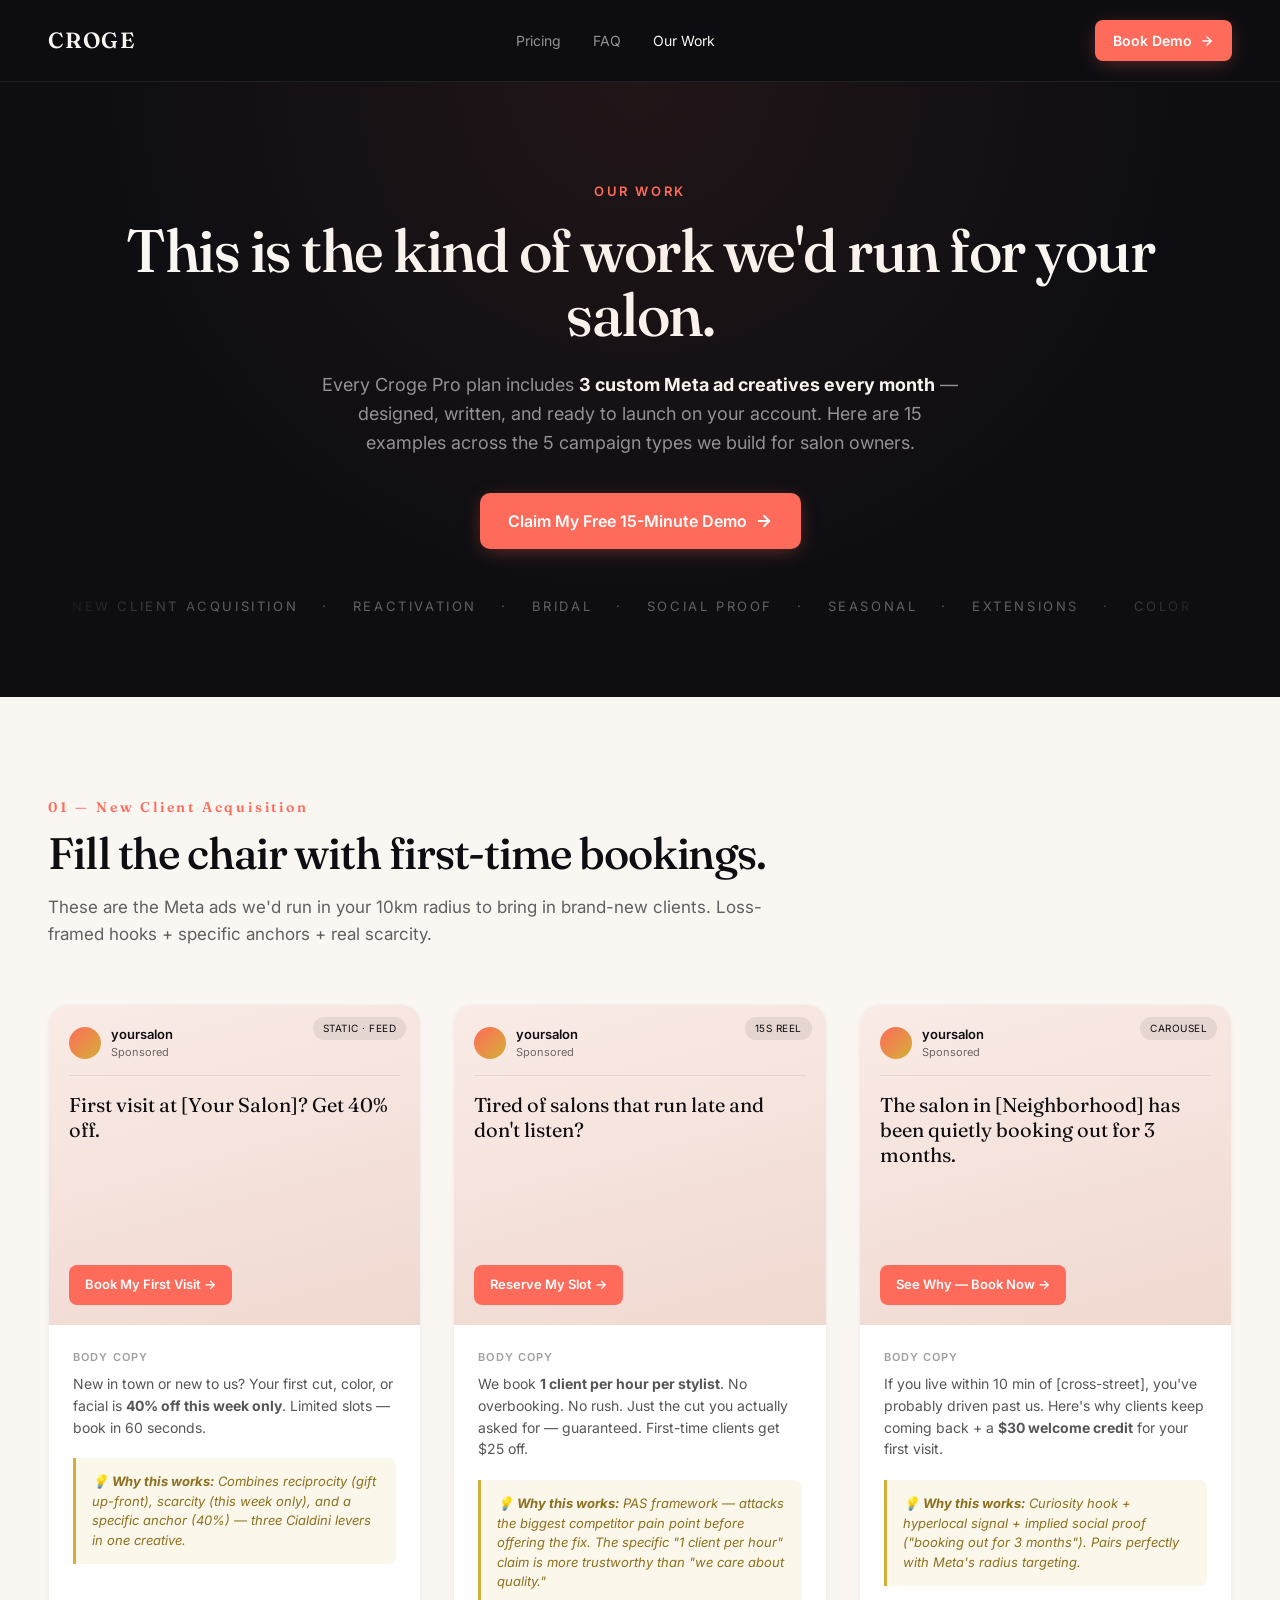
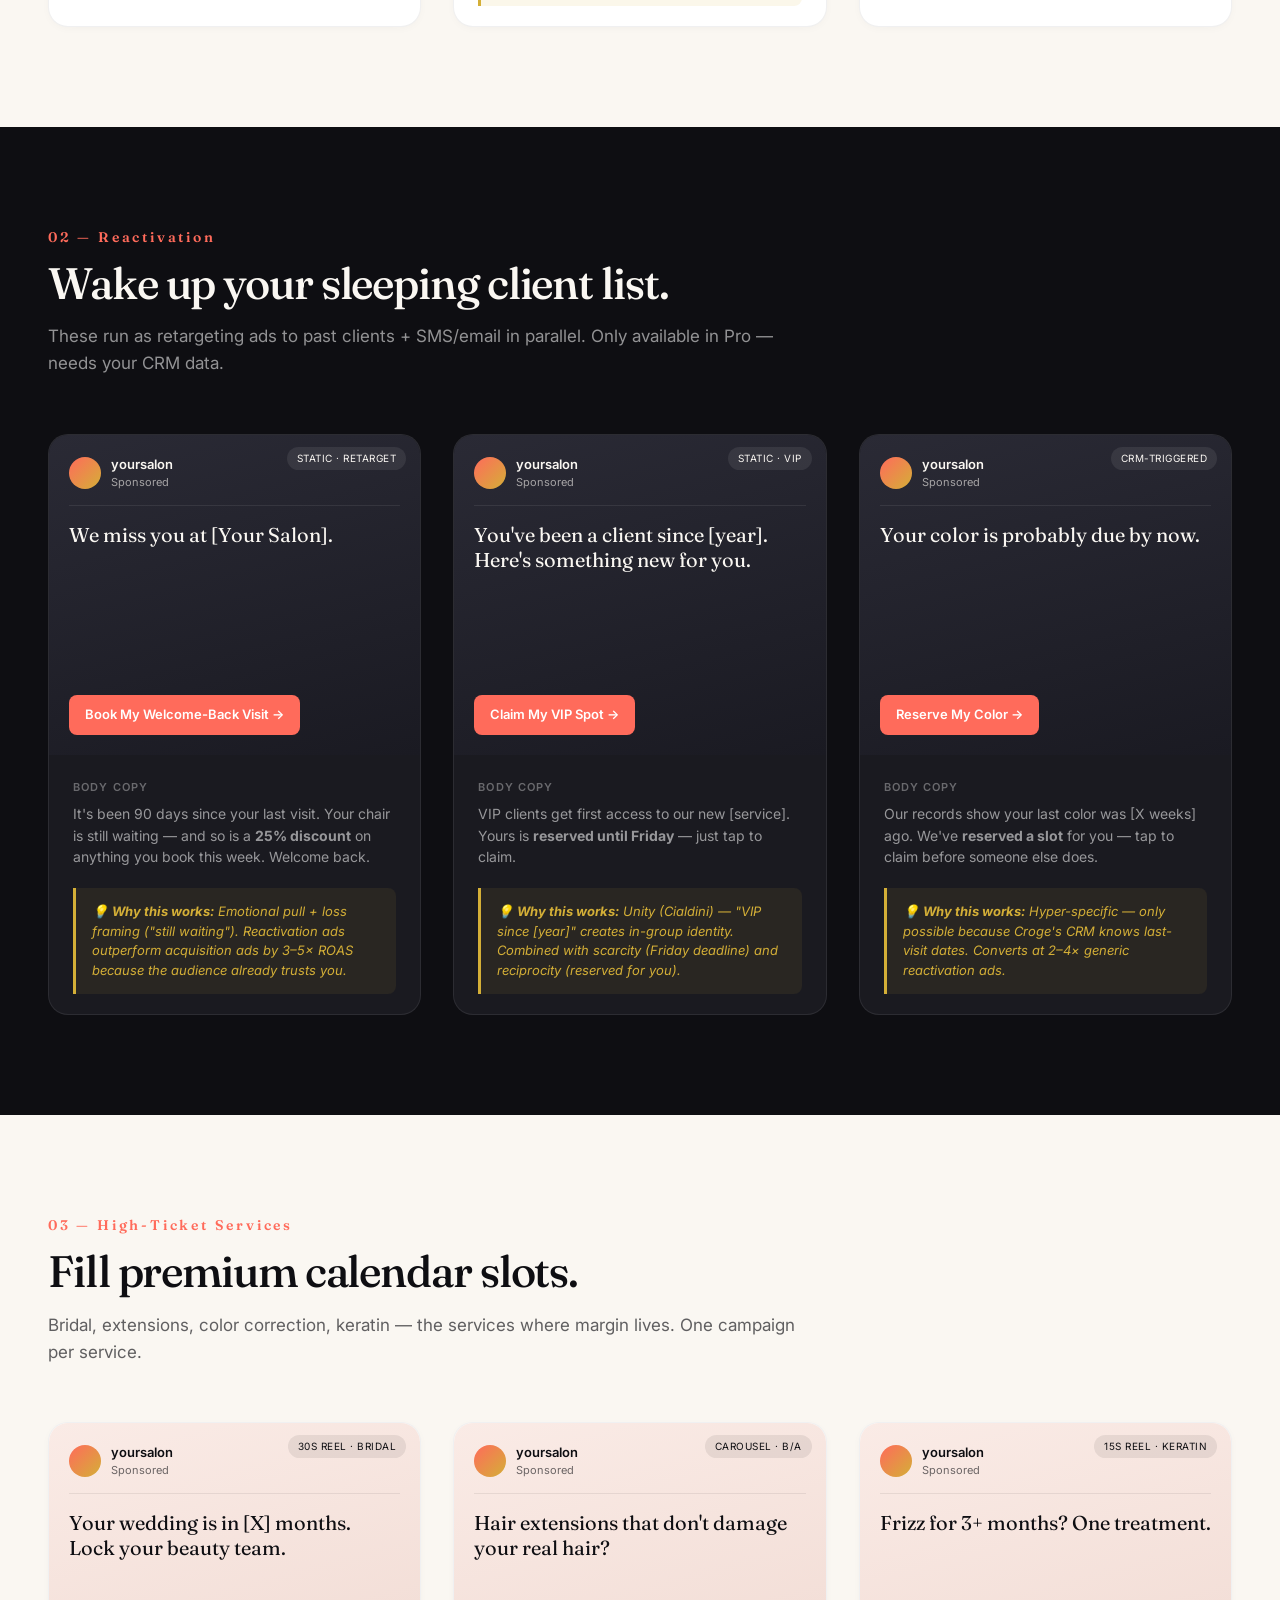
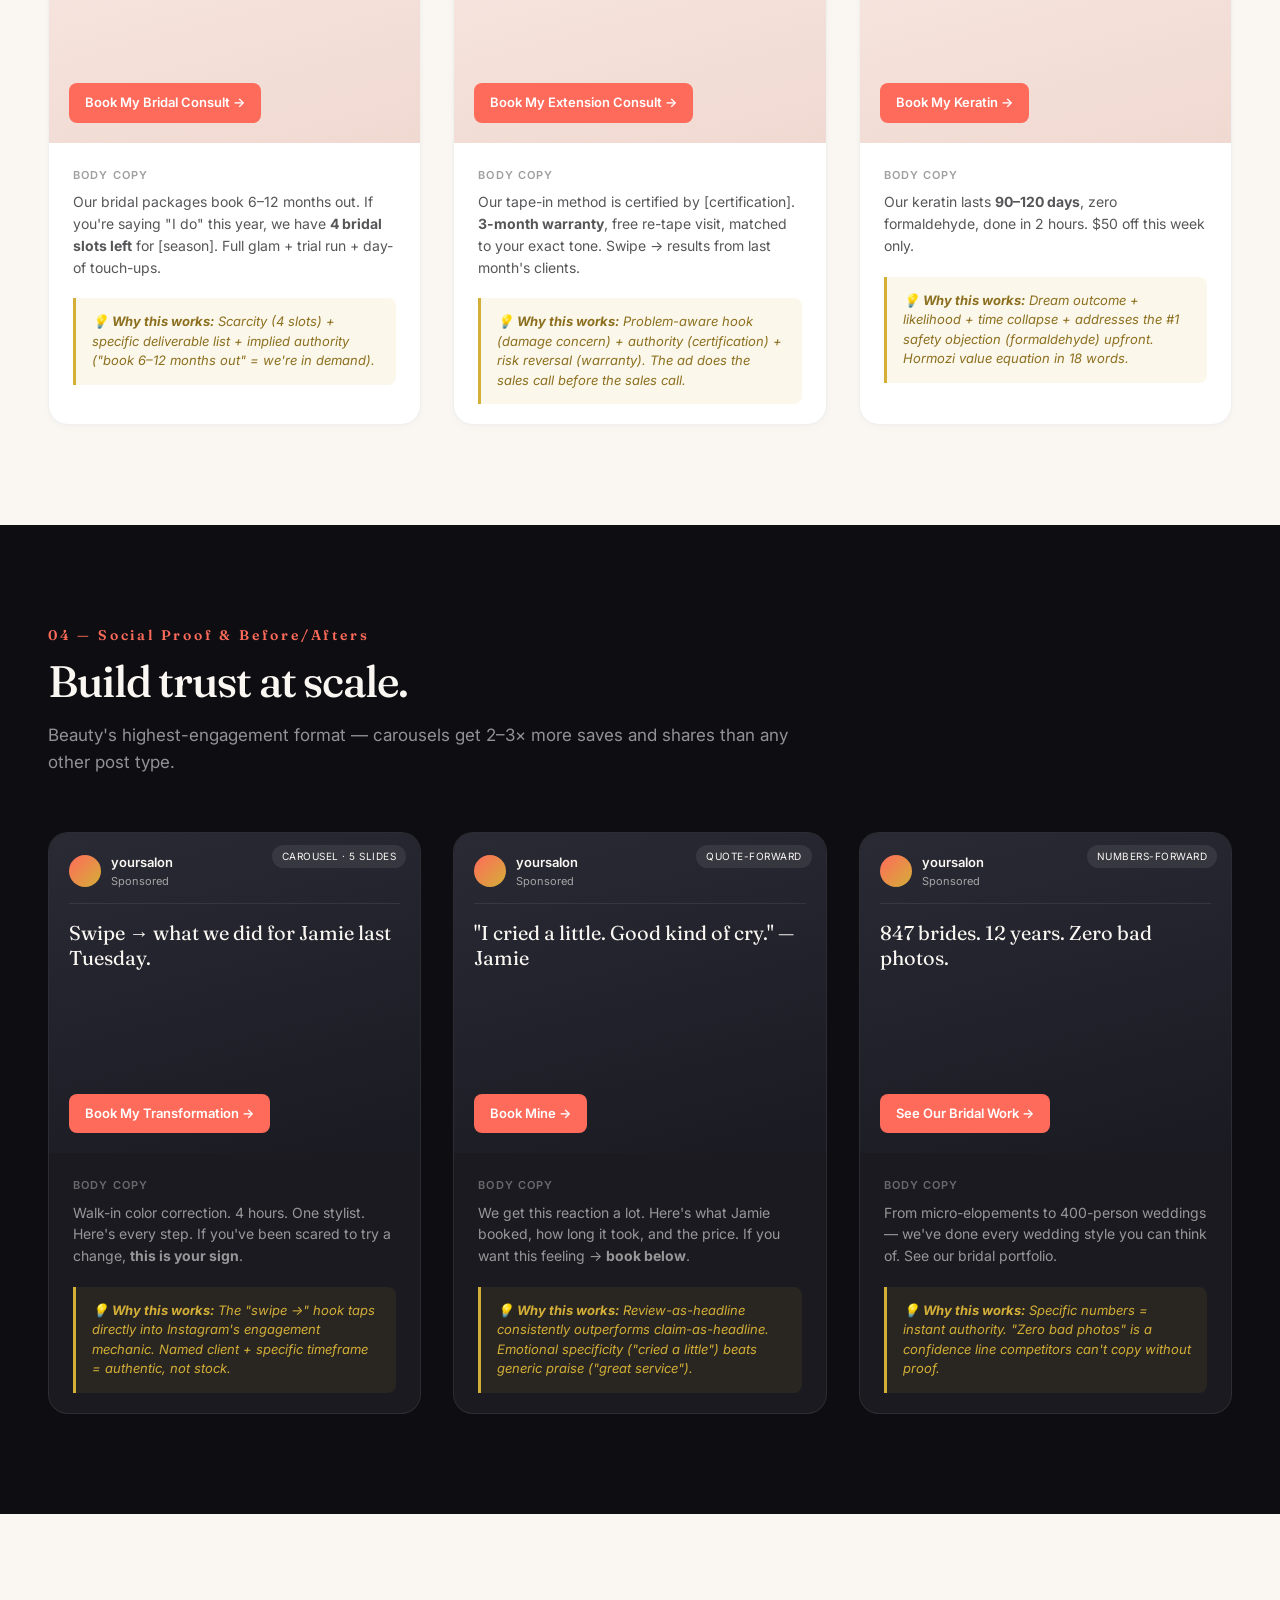
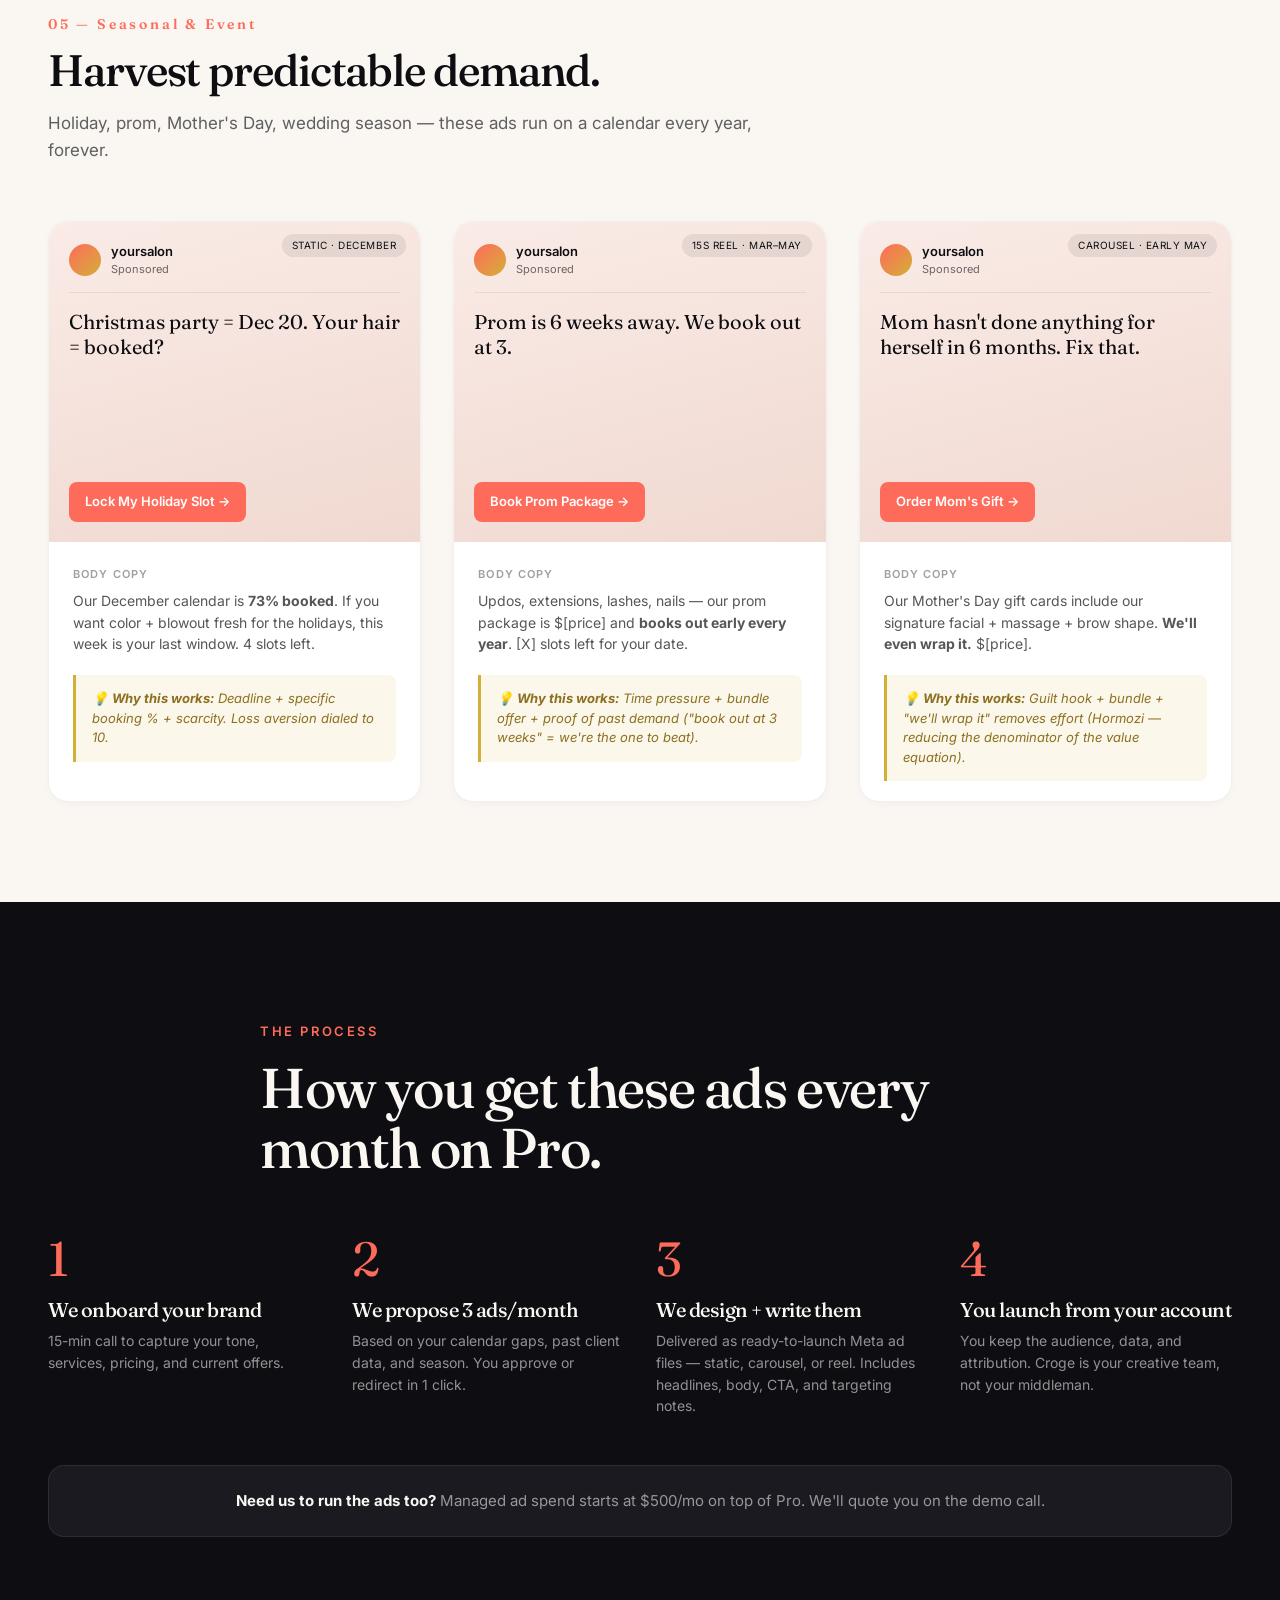
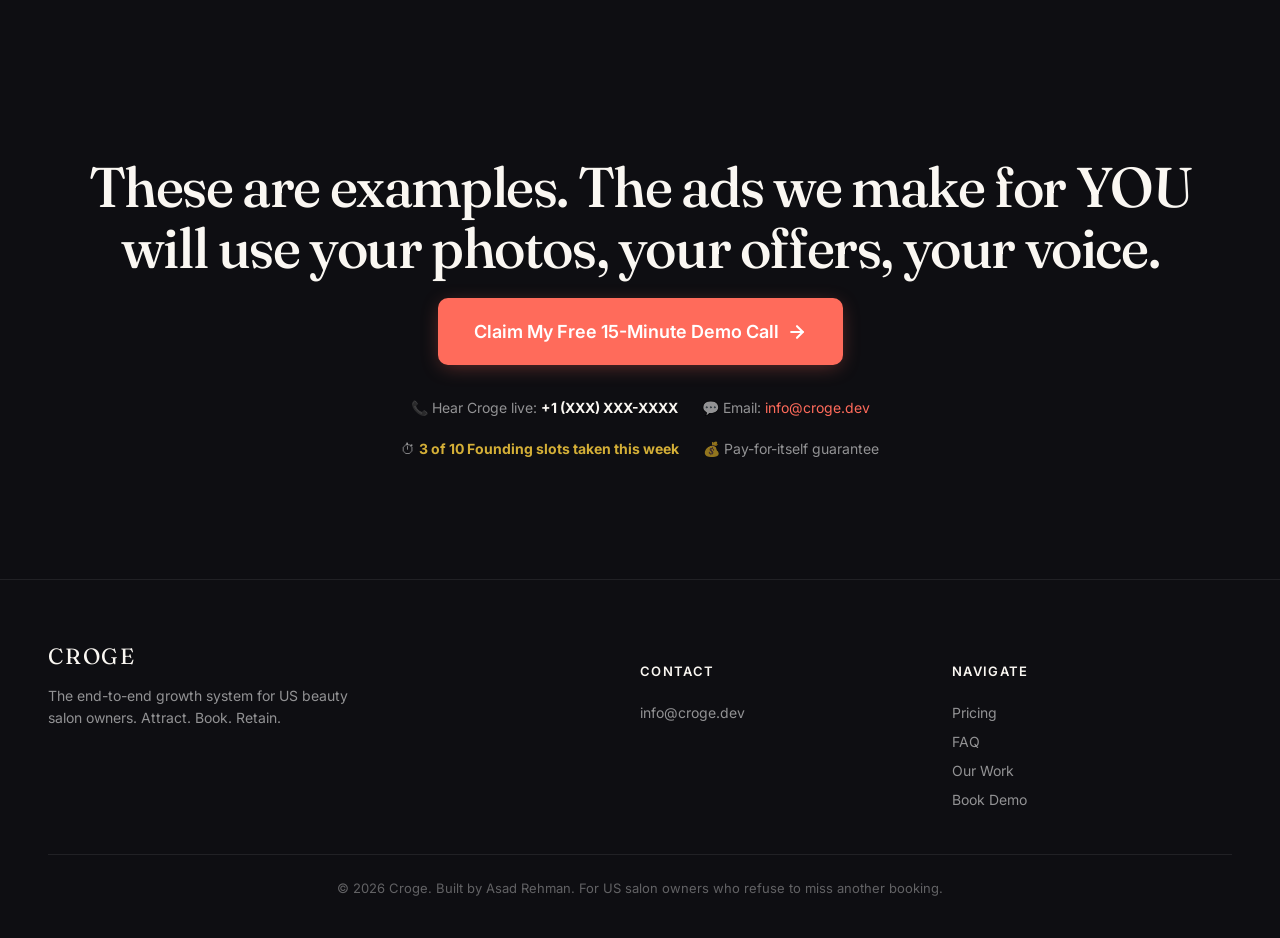
==== commit 91c94852: "chore: remove 'See it live' tagline from final CTAs" ====
--- a/our-work.html
+++ b/our-work.html
@@ -472,7 +472,6 @@
 <section id="demo" class="final-cta">
   <div class="container">
     <h2 class="serif">These are examples. The ads we make for YOU<br />will use your photos, your offers, your voice.</h2>
-    <p class="sub">See it live. 15 minutes. Zero pressure.</p>
     <a href="index.html#demo" class="btn-primary" style="font-size: 18px; padding: 20px 36px;">
       Claim My Free 15-Minute Demo Call
       <svg width="20" height="20" viewBox="0 0 24 24" fill="none" stroke="currentColor" stroke-width="2.5" stroke-linecap="round" stroke-linejoin="round"><line x1="5" y1="12" x2="19" y2="12"></line><polyline points="12 5 19 12 12 19"></polyline></svg>
